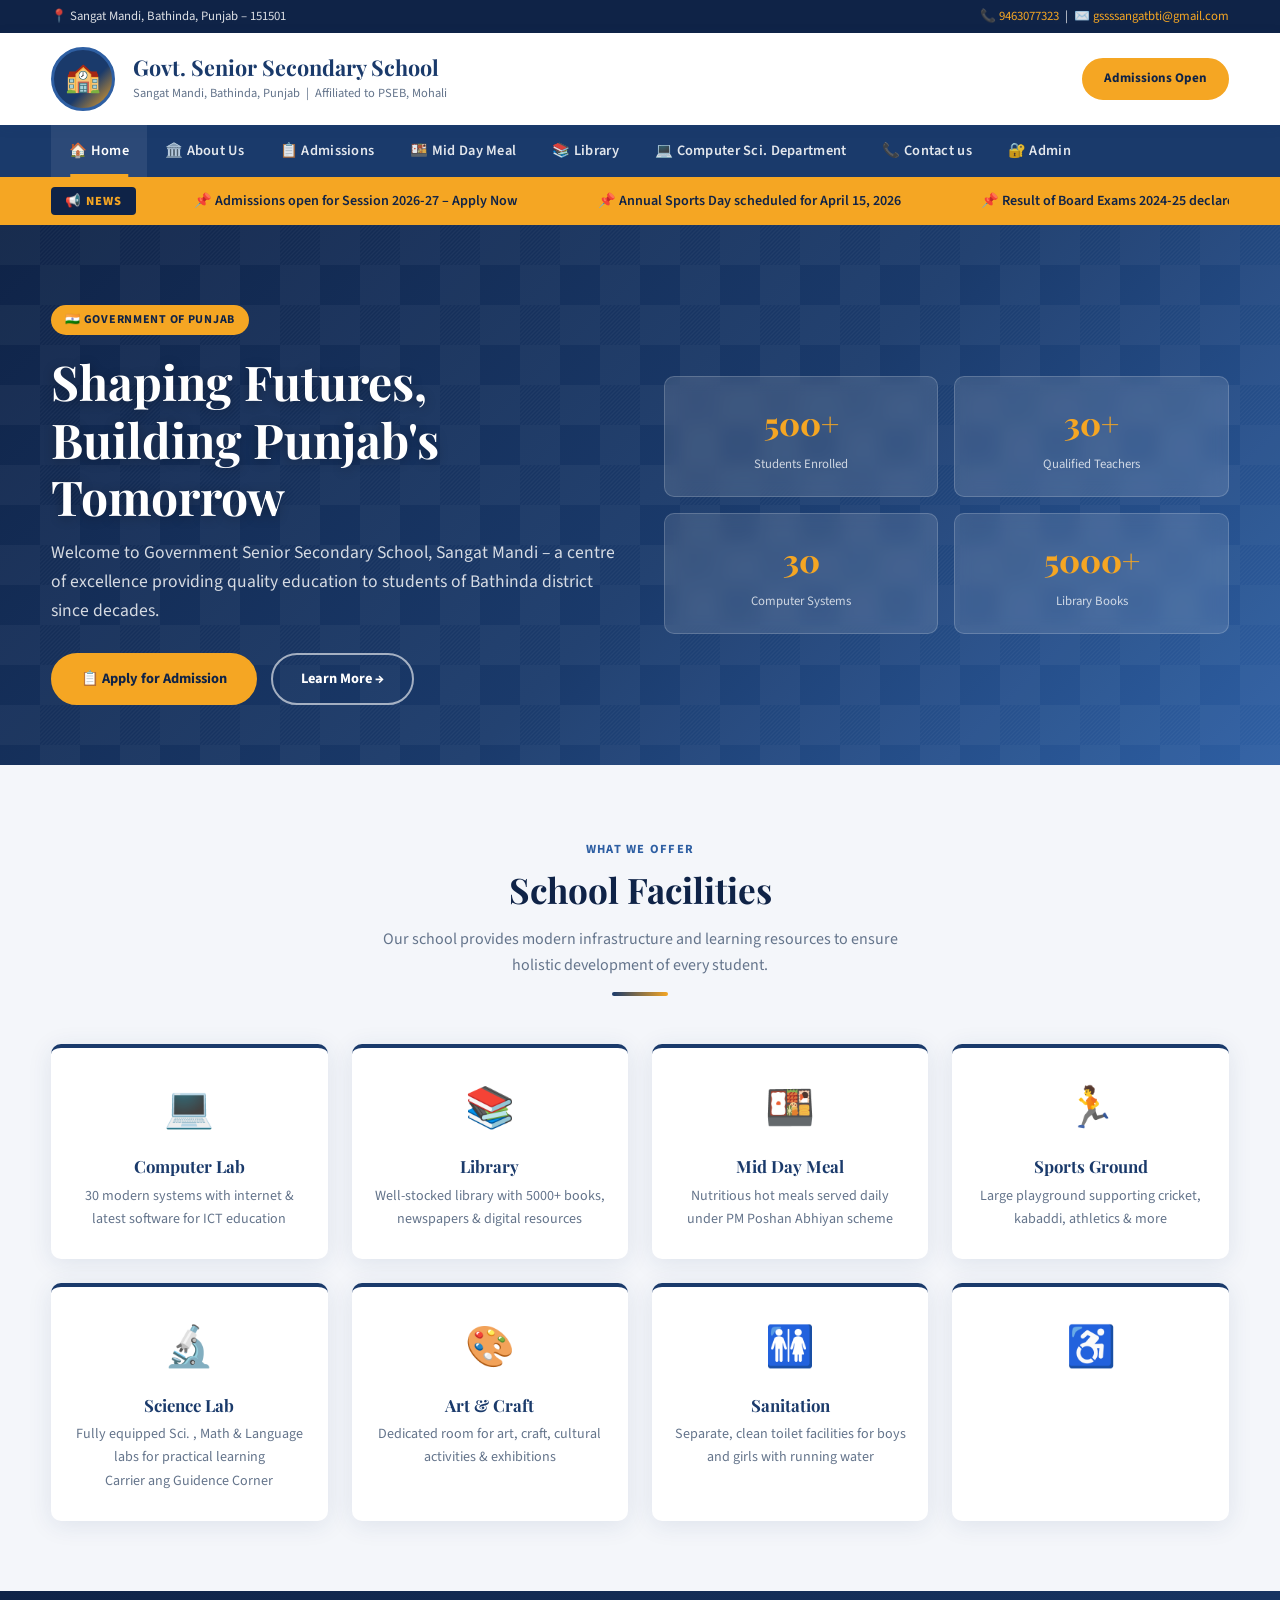
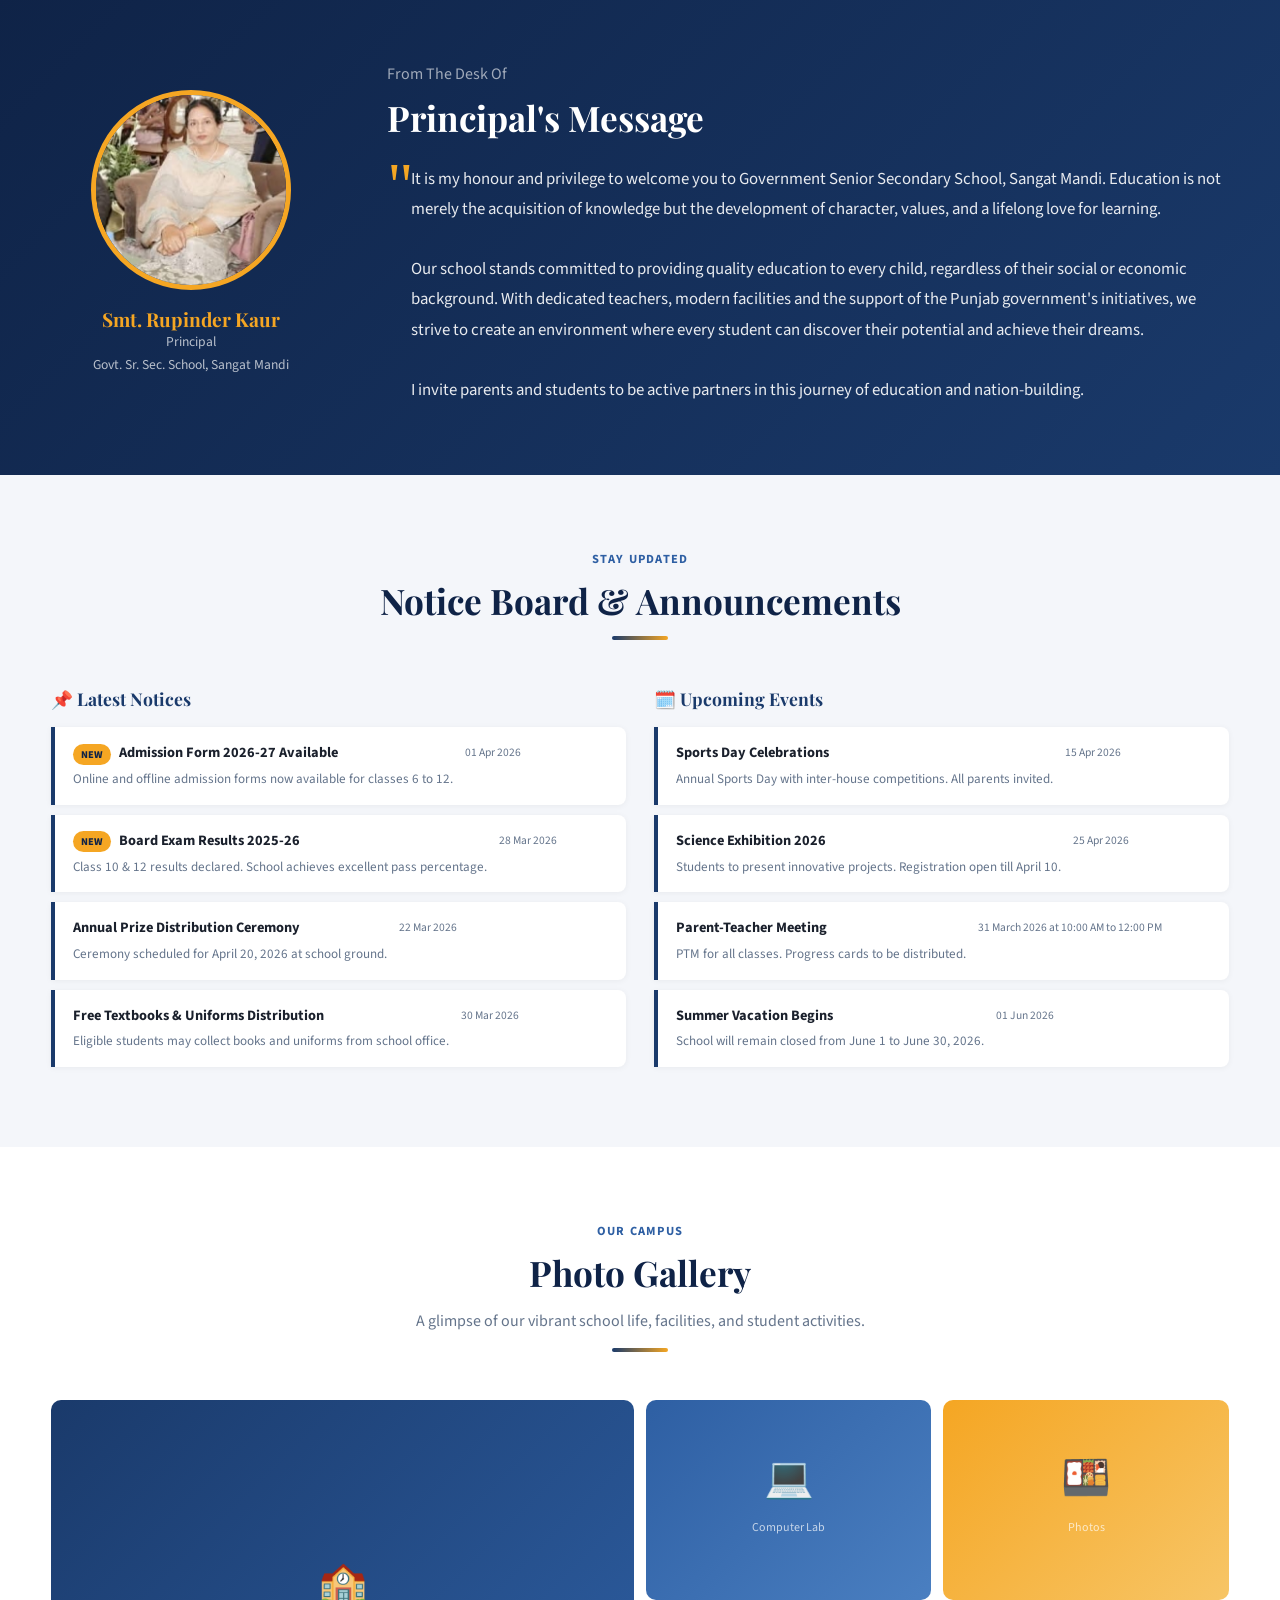
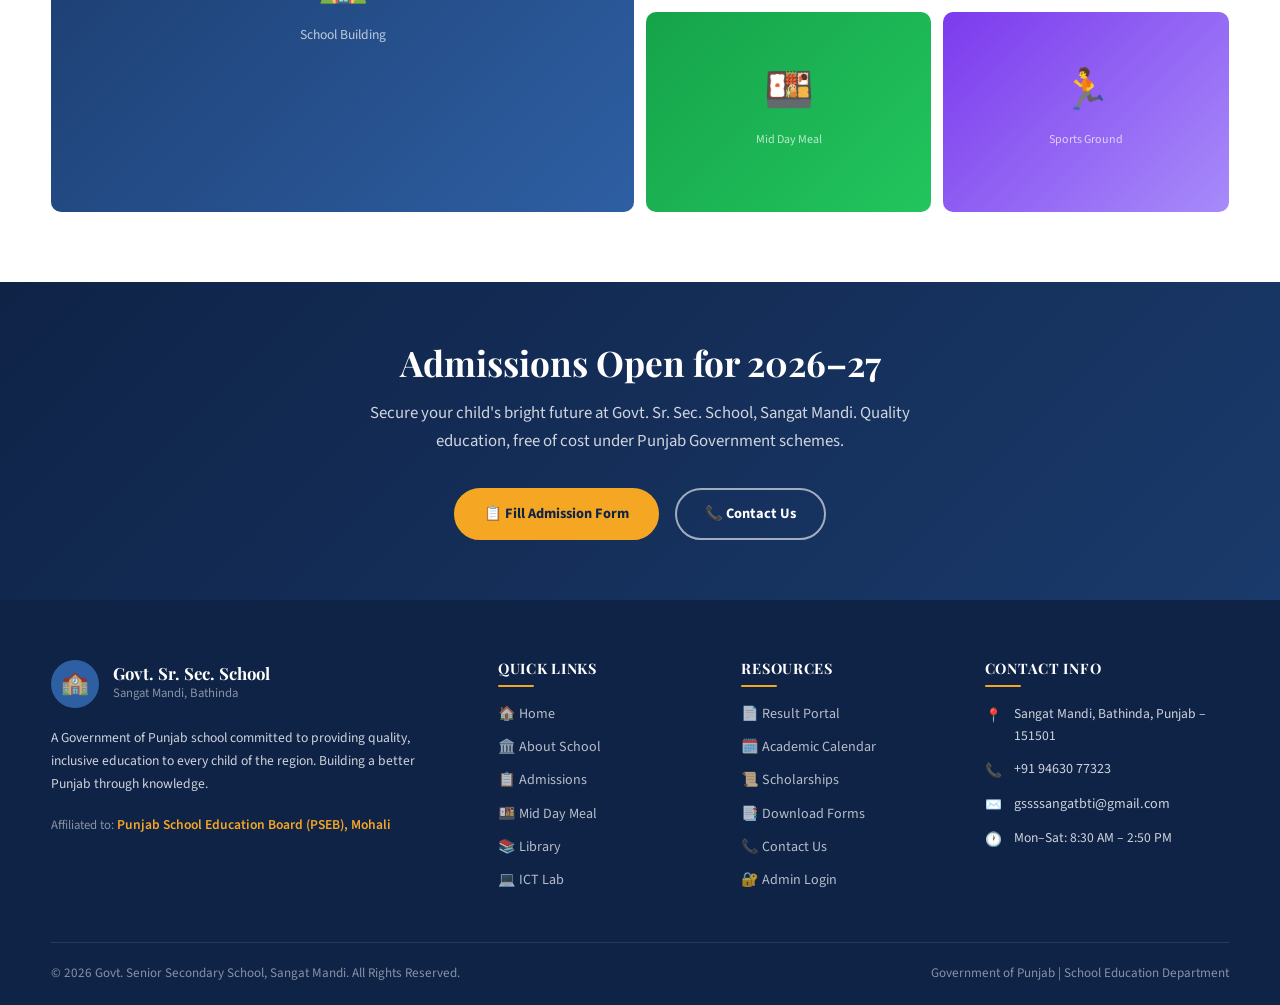
==== index.html @ e6e53c3a "Update index.html" ====
<!DOCTYPE html>
<html lang="en">
<head>
  <meta charset="UTF-8">
  <meta name="viewport" content="width=device-width, initial-scale=1.0">
  <title>Government Senior Secondary School – Sangat Mandi, Bathinda</title>
  <link rel="preconnect" href="https://fonts.googleapis.com">
  <link rel="preconnect" href="https://fonts.gstatic.com" crossorigin>
  <link href="https://fonts.googleapis.com/css2?family=Playfair+Display:wght@600;700;800&family=Source+Sans+3:wght@400;600;700&display=swap" rel="stylesheet">
  <link rel="stylesheet" href="style.css">
</head>
<body>

<!-- TOP BAR -->
<div class="top-bar">
  <div class="container">
    <span>📍 Sangat Mandi, Bathinda, Punjab – 151501</span>
    <span>📞 <a href="tel:9463077323">9463077323</a> &nbsp;|&nbsp; ✉️ <a href="mailto:gssssangatbti@gmail.com">gssssangatbti@gmail.com</a></span>
  </div>
</div>

<!-- HEADER -->
<header>
  <div class="container">
    <div class="header-inner">
      <div class="logo-emblem">🏫</div>
      <div class="school-name">
        <h1>Govt. Senior Secondary School</h1>
        <p>Sangat Mandi, Bathinda, Punjab &nbsp;|&nbsp; Affiliated to PSEB, Mohali</p>
      </div>
      <div class="header-right">
        <a href="admission.html" class="btn btn-primary btn-sm" style="display:none; display:flex;">Admissions Open</a>
        <button class="hamburger" id="hamburger" aria-label="Menu">
          <span></span><span></span><span></span>
        </button>
      </div>
    </div>
  </div>
</header>

<!-- NAVIGATION -->
<nav id="mainNav">
  <div class="container">
    <ul class="nav-list">
      <li><a href="index.html">🏠 Home</a></li>
      <li><a href="about.html">🏛️ About Us</a></li>
      <li><a href="admission.html">📋 Admissions</a></li>
      <li><a href="middaymeal.html">🍱 Mid Day Meal</a></li>
      <li><a href="library.html">📚 Library</a></li>
      <li><a href="ict.html">💻 Computer Sci. Department </a></li>
      <li><a href="contact.html">📞 Contact us </a></li>
      <li><a href="admin.html">🔐 Admin</a></li>
    </ul>
  </div>
</nav>

<!-- ANNOUNCEMENT TICKER -->
<div class="announcement-bar">
  <div class="container">
    <div class="ticker-wrapper">
      <span class="ticker-label">📢 News</span>
      <div class="ticker-scroll">
        <ul>
          <li>Admissions open for Session 2026-27 – Apply Now</li>
          <li>Annual Sports Day scheduled for April 15, 2026</li>
          <li>Result of Board Exams 2024-25 declared – Congratulations to all students</li>
          <li>Free uniform and books distribution started</li>
          <li>Mid Day Meal scheme benefits over 200 students daily</li>
          <li>New Computer Lab with 20 systems inaugurated</li>
          <li>Admissions open for Session 2026-27 – Apply Now</li>
          <li>Annual Sports Day scheduled for April 15, 2026</li>
          <li>Result of Board Exams 2025-26 declared – Congratulations to all students</li>
          <li>Free uniform and books distribution started</li>
          <li>Mid Day Meal scheme benefits over 200 students daily</li>
          <li>New Computer Lab with 20 systems inaugurated</li>
        </ul>
      </div>
    </div>
  </div>
</div>

<!-- ==================== HERO ==================== -->
<section class="hero">
  <div class="container">
    <div class="hero-content">
      <div class="hero-text">
        <span class="badge">🇮🇳 Government of Punjab</span>
        <h1>Shaping Futures, Building Punjab's Tomorrow</h1>
        <p>Welcome to Government Senior Secondary School, Sangat Mandi – a centre of excellence providing quality education to students of Bathinda district since decades.</p>
        <div class="hero-btns">
          <a href="admission.html" class="btn btn-primary">📋 Apply for Admission</a>
          <a href="about.html" class="btn btn-outline">Learn More →</a>
        </div>
      </div>
      <div class="hero-stats">
        <div class="stat-card">
          <span class="stat-num" data-count="500" data-suffix="+">400+</span>
          <span class="stat-label">Students Enrolled</span>
        </div>
        <div class="stat-card">
          <span class="stat-num" data-count="30" data-suffix="+">35+</span>
          <span class="stat-label">Qualified Teachers</span>
        </div>
        <div class="stat-card">
          <span class="stat-num" data-count="30">30</span>
          <span class="stat-label">Computer Systems</span>
        </div>
        <div class="stat-card">
          <span class="stat-num" data-count="5000" data-suffix="+">5000+</span>
          <span class="stat-label">Library Books</span>
        </div>
      </div>
    </div>
  </div>
</section>

<!-- FACILITIES -->
<section class="facilities">
  <div class="container">
    <div class="section-header">
      <span class="section-tag">What We Offer</span>
      <h2>School Facilities</h2>
      <p>Our school provides modern infrastructure and learning resources to ensure holistic development of every student.</p>
      <div class="divider"></div>
    </div>
    <div class="grid-4">
      <div class="facility-card">
        <div class="facility-icon">💻</div>
        <h3>Computer Lab</h3>
        <p>30 modern systems with internet & latest software for ICT education</p>
      </div>
      <div class="facility-card">
        <div class="facility-icon">📚</div>
        <h3>Library</h3>
        <p>Well-stocked library with 5000+ books, newspapers & digital resources</p>
      </div>
      <div class="facility-card">
        <div class="facility-icon">🍱</div>
        <h3>Mid Day Meal</h3>
        <p>Nutritious hot meals served daily under PM Poshan Abhiyan scheme</p>
      </div>
      <div class="facility-card">
        <div class="facility-icon">🏃</div>
        <h3>Sports Ground</h3>
        <p>Large playground supporting cricket, kabaddi, athletics & more</p>
      </div>
      <div class="facility-card">
        <div class="facility-icon">🔬</div>
        <h3>Science Lab</h3>
        <p>Fully equipped Sci. , Math & Language labs for practical learning</p>
      <p> Carrier ang Guidence Corner </p>
      </div>
      <div class="facility-card">
        <div class="facility-icon">🎨</div>
        <h3>Art & Craft</h3>
        <p>Dedicated room for art, craft, cultural activities & exhibitions</p>
      </div>
      <div class="facility-card">
        <div class="facility-icon">🚻</div>
        <h3>Sanitation</h3>
        <p>Separate, clean toilet facilities for boys and girls with running water</p>
      </div>
      <div class="facility-card">
        <div class="facility-icon">♿</div>
        
      </div>
    </div>
  </div>
</section>

<!-- PRINCIPAL MESSAGE -->
<section class="principal-section">
  <div class="container">
    <div class="principal-inner">
      <div class="principal-photo-wrap">
        <div class="principal-photo"><img src="image/rupinder.jpg.jpg" width="300"></div>
        <h3>Smt. Rupinder Kaur</h3>
        <p>Principal<br>Govt. Sr. Sec. School, Sangat Mandi</p>
      </div>
      <div class="principal-message">
        <span class="section-tag" style="color:rgba(255,255,255,0.6); display:block; margin-bottom:10px;">From The Desk Of</span>
        <h2 style="color:white; margin-bottom:24px;">Principal's Message</h2>
        <blockquote>
          It is my honour and privilege to welcome you to Government Senior Secondary School, Sangat Mandi. Education is not merely the acquisition of knowledge but the development of character, values, and a lifelong love for learning.
          <br><br>
          Our school stands committed to providing quality education to every child, regardless of their social or economic background. With dedicated teachers, modern facilities and the support of the Punjab government's initiatives, we strive to create an environment where every student can discover their potential and achieve their dreams.
          <br><br>
          I invite parents and students to be active partners in this journey of education and nation-building.
        </blockquote>
      </div>
    </div>
  </div>
</section>

<!-- NOTICE BOARD -->
<section class="notice-board">
  <div class="container">
    <div class="section-header">
      <span class="section-tag">Stay Updated</span>
      <h2>Notice Board & Announcements</h2>
      <div class="divider"></div>
    </div>
    <div class="notices-grid">
      <div>
        <h3 style="color:var(--primary); margin-bottom:18px; font-size:1.1rem;">📌 Latest Notices</h3>
        <ul class="notice-list">
          <li> 
            <div>
              <div style="display:flex;gap:8px;align-items:center;margin-bottom:4px;">
                <span class="notice-new">New</span>
                <strong>Admission Form 2026-27 Available</strong>
              </div>
              <p style="margin:0;font-size:0.82rem;color:var(--text-muted);">Online and offline admission forms now available for classes 6 to 12.</p>
            </div>
            <span class="notice-date">01 Apr 2026</span>
          </li>
          <li>
            <div>
              <div style="display:flex;gap:8px;align-items:center;margin-bottom:4px;">
                <span class="notice-new">New</span>
                <strong>Board Exam Results 2025-26</strong>
              </div>
              <p style="margin:0;font-size:0.82rem;color:var(--text-muted);">Class 10 & 12 results declared. School achieves excellent pass percentage.</p>
            </div>
            <span class="notice-date">28 Mar 2026</span>
          </li>
          <li>
            <div><strong>Annual Prize Distribution Ceremony</strong>
            <p style="margin:4px 0 0;font-size:0.82rem;color:var(--text-muted);">Ceremony scheduled for April 20, 2026 at school ground.</p></div>
            <span class="notice-date">22 Mar 2026</span>
          </li>
          <li>
            <div><strong>Free Textbooks & Uniforms Distribution</strong>
            <p style="margin:4px 0 0;font-size:0.82rem;color:var(--text-muted);">Eligible students may collect books and uniforms from school office.</p></div>
            <span class="notice-date">30 Mar 2026</span>
          </li>
        </ul>
      </div>
      <div>
        <h3 style="color:var(--primary); margin-bottom:18px; font-size:1.1rem;">🗓️ Upcoming Events</h3>
        <ul class="notice-list">
          <li>
            <div><strong>Sports Day Celebrations</strong>
            <p style="margin:4px 0 0;font-size:0.82rem;color:var(--text-muted);">Annual Sports Day with inter-house competitions. All parents invited.</p></div>
            <span class="notice-date">15 Apr 2026</span>
          </li>
          <li>
            <div><strong>Science Exhibition 2026</strong>
            <p style="margin:4px 0 0;font-size:0.82rem;color:var(--text-muted);">Students to present innovative projects. Registration open till April 10.</p></div>
            <span class="notice-date">25 Apr 2026</span>
          </li>
          <li>
            <div><strong>Parent-Teacher Meeting</strong>
            <p style="margin:4px 0 0;font-size:0.82rem;color:var(--text-muted);">PTM for all classes. Progress cards to be distributed.</p></div>
            <span class="notice-date"> 31 March 2026 at 10:00 AM to 12:00 PM</span>
          </li>
          <li>
            <div><strong>Summer Vacation Begins</strong>
            <p style="margin:4px 0 0;font-size:0.82rem;color:var(--text-muted);">School will remain closed from June 1 to June 30, 2026.</p></div>
            <span class="notice-date">01 Jun 2026</span>
          </li>
        </ul>
      </div>
    </div>
  </div>
</section>

<!-- GALLERY -->
<section>
  <div class="container">
    <div class="section-header">
      <span class="section-tag">Our Campus</span>
      <h2>Photo Gallery</h2>
      <p>A glimpse of our vibrant school life, facilities, and student activities.</p>
      <div class="divider"></div>
    </div>
    <div class="gallery-grid">
      <div class="gallery-item">
        <div class="gallery-placeholder">
          🏫
          <p style="font-size:0.85rem;margin-top:8px;color:rgba(255,255,255,0.7);">School Building</p>
        </div>
        <div class="gallery-label"> < img src="image/school.jpg" alt="school"></div>
      </div>
      <div class="gallery-item">
        <div class="gallery-placeholder">💻<p style="font-size:0.75rem;margin-top:6px;color:rgba(255,255,255,0.7);">Computer Lab</p></div>
        <div class="gallery-label">Modern Computer Laboratory</div>
      </div>
      <div class="gallery-item">
            <div class="gallery-placeholder">🍱<p style="font-size:0.75rem;margin-top:6px;color:rgba(255,255,255,0.7);">Photos</p></div>
        <div class="gallery-label"><img src="image/party.jpg" alt="Party"></div>
    </div>
  <div class="gallery-item">
        <div class="gallery-placeholder">🍱<p style="font-size:0.75rem;margin-top:6px;color:rgba(255,255,255,0.7);">Mid Day Meal</p></div>
        <div class="gallery-label">Mid Day Meal Service</div>
      </div>
      <div class="gallery-item">
        <div class="gallery-placeholder">🏃<p style="font-size:0.75rem;margin-top:6px;color:rgba(255,255,255,0.7);">Sports Ground</p></div>
        <div class="gallery-label">Annual Sports Day</div>
      </div>
    </div>
  </div>
</section>

<!-- ADMISSION CTA -->
<section style="background: linear-gradient(135deg, var(--primary-dark), var(--primary)); color:white; padding:60px 0; text-align:center;">
  <div class="container">
    <h2 style="color:white;margin-bottom:16px;">Admissions Open for 2026–27</h2>
    <p style="color:rgba(255,255,255,0.8);max-width:540px;margin:0 auto 32px;font-size:1.05rem;">
      Secure your child's bright future at Govt. Sr. Sec. School, Sangat Mandi. Quality education, free of cost under Punjab Government schemes.
    </p>
    <div style="display:flex;gap:16px;justify-content:center;flex-wrap:wrap;">
      <a href="admission.html" class="btn btn-primary">📋 Fill Admission Form</a>
      <a href="contact.html" class="btn btn-outline">📞 Contact Us</a>
    </div>
  </div>
</section>

<!-- FOOTER -->
<footer>
  <div class="container">
    <div class="footer-main">
      <div class="footer-brand">
        <div class="logo-row">
          <div class="emblem">🏫</div>
          <div>
            <h3>Govt. Sr. Sec. School</h3>
            <p style="font-size:0.8rem;color:rgba(255,255,255,0.5);margin:0;">Sangat Mandi, Bathinda</p>
          </div>
        </div>
        <p>A Government of Punjab school committed to providing quality, inclusive education to every child of the region. Building a better Punjab through knowledge.</p>
        <div style="margin-top:16px;">
          <span style="font-size:0.8rem;color:rgba(255,255,255,0.5);">Affiliated to:</span>
          <span style="font-size:0.85rem;color:var(--accent);font-weight:600;"> Punjab School Education Board (PSEB), Mohali</span>
        </div>
      </div>
      <div class="footer-col">
        <h4>Quick Links</h4>
        <ul>
          <li><a href="index.html">🏠 Home</a></li>
          <li><a href="about.html">🏛️ About School</a></li>
          <li><a href="admission.html">📋 Admissions</a></li>
          <li><a href="middaymeal.html">🍱 Mid Day Meal</a></li>
          <li><a href="library.html">📚 Library</a></li>
          <li><a href="ict.html">💻 ICT Lab</a></li>
        </ul>
      </div>
      <div class="footer-col">
        <h4>Resources</h4>
        <ul>
          <li><a href="#">📄 Result Portal</a></li>
          <li><a href="#">🗓️ Academic Calendar</a></li>
          <li><a href="#">📜 Scholarships</a></li>
          <li><a href="#">📑 Download Forms</a></li>
          <li><a href="contact.html">📞 Contact Us</a></li>
          <li><a href="admin.html">🔐 Admin Login</a></li>
        </ul>
      </div>
      <div class="footer-col">
        <h4>Contact Info</h4>
        <ul class="footer-contact">
          <li>
            <span class="fc-icon">📍</span>
            <span>Sangat Mandi, Bathinda, Punjab – 151501</span>
          </li>
          <li>
            <span class="fc-icon">📞</span>
            <a href="tel:9463077323" style="color:rgba(255,255,255,0.8);">+91 94630 77323</a>
          </li>
          <li>
            <span class="fc-icon">✉️</span>
            <a href="mailto:gssssangatbti@gmail.com" style="color:rgba(255,255,255,0.8);">gssssangatbti@gmail.com</a>
          </li>
          <li>
            <span class="fc-icon">🕐</span>
            <span>Mon–Sat: 8:30 AM – 2:50 PM</span>
          </li>
        </ul>
      </div>
    </div>
    <div class="footer-bottom">
      <span>© 2026 Govt. Senior Secondary School, Sangat Mandi. All Rights Reserved.</span>
      <span>Government of Punjab | School Education Department</span>
    </div>
  </div>
</footer>

<script src="script.js"></script>
</body>
</html>
---- style.css ----
/* ===== CSS VARIABLES ===== */
:root {
  --primary: #1a3a6b;
  --primary-dark: #0f2347;
  --primary-light: #2e5fa3;
  --accent: #f5a623;
  --accent-dark: #d4891a;
  --white: #ffffff;
  --light-grey: #f4f6fa;
  --mid-grey: #e2e8f0;
  --text-dark: #1a202c;
  --text-muted: #64748b;
  --success: #16a34a;
  --danger: #dc2626;
  --border-radius: 10px;
  --shadow: 0 4px 24px rgba(26,58,107,0.10);
  --shadow-lg: 0 8px 40px rgba(26,58,107,0.16);
  --font-heading: 'Playfair Display', Georgia, serif;
  --font-body: 'Source Sans 3', 'Segoe UI', sans-serif;
  --transition: all 0.28s cubic-bezier(0.4,0,0.2,1);
}

/* ===== RESET & BASE ===== */
*, *::before, *::after { box-sizing: border-box; margin: 0; padding: 0; }
html { scroll-behavior: smooth; font-size: 16px; }
body {
  font-family: var(--font-body);
  color: var(--text-dark);
  background: var(--white);
  line-height: 1.65;
  overflow-x: hidden;
}
img { max-width: 100%; display: block; }
a { text-decoration: none; color: inherit; }
ul { list-style: none; }

/* ===== TYPOGRAPHY ===== */
h1,h2,h3,h4,h5 { font-family: var(--font-heading); font-weight: 700; line-height: 1.2; }
h1 { font-size: clamp(2rem, 4vw, 3rem); }
h2 { font-size: clamp(1.6rem, 3vw, 2.2rem); }
h3 { font-size: clamp(1.2rem, 2vw, 1.5rem); }
p { margin-bottom: 1rem; }

/* ===== TOP BAR ===== */
.top-bar {
  background: var(--primary-dark);
  color: rgba(255,255,255,0.85);
  font-size: 0.8rem;
  padding: 6px 0;
}
.top-bar .container {
  display: flex;
  justify-content: space-between;
  align-items: center;
  flex-wrap: wrap;
  gap: 6px;
}
.top-bar a { color: var(--accent); }
.top-bar a:hover { text-decoration: underline; }

/* ===== HEADER ===== */
header {
  background: var(--white);
  box-shadow: 0 2px 12px rgba(26,58,107,0.10);
  position: sticky;
  top: 0;
  z-index: 1000;
}
.header-inner {
  display: flex;
  align-items: center;
  gap: 18px;
  padding: 14px 0;
}
.logo-emblem {
  width: 64px;
  height: 64px;
  flex-shrink: 0;
  border-radius: 50%;
  background: linear-gradient(135deg, var(--primary) 60%, var(--accent) 100%);
  display: flex;
  align-items: center;
  justify-content: center;
  font-size: 1.8rem;
  color: white;
  border: 3px solid var(--primary-light);
}
.school-name h1 {
  font-size: 1.35rem;
  color: var(--primary);
  margin-bottom: 2px;
  line-height: 1.2;
}
.school-name p {
  font-size: 0.78rem;
  color: var(--text-muted);
  margin: 0;
}
.header-right {
  margin-left: auto;
  display: flex;
  align-items: center;
  gap: 16px;
}
.hamburger {
  display: none;
  flex-direction: column;
  gap: 5px;
  cursor: pointer;
  background: none;
  border: none;
  padding: 6px;
}
.hamburger span {
  display: block;
  width: 26px;
  height: 2.5px;
  background: var(--primary);
  border-radius: 2px;
  transition: var(--transition);
}

/* ===== NAVIGATION ===== */
nav {
  background: var(--primary);
}
.nav-list {
  display: flex;
  align-items: center;
  flex-wrap: wrap;
}
.nav-list li a {
  display: block;
  padding: 14px 18px;
  color: rgba(255,255,255,0.88);
  font-size: 0.9rem;
  font-weight: 600;
  letter-spacing: 0.02em;
  transition: var(--transition);
  position: relative;
}
.nav-list li a::after {
  content: '';
  position: absolute;
  bottom: 0; left: 50%;
  width: 0; height: 3px;
  background: var(--accent);
  transition: var(--transition);
  transform: translateX(-50%);
}
.nav-list li a:hover,
.nav-list li a.active {
  color: var(--white);
  background: rgba(255,255,255,0.08);
}
.nav-list li a:hover::after,
.nav-list li a.active::after {
  width: 60%;
}

/* ===== CONTAINER ===== */
.container {
  width: 92%;
  max-width: 1200px;
  margin: 0 auto;
}

/* ===== HERO SECTION ===== */
.hero {
  background: linear-gradient(135deg, var(--primary-dark) 0%, var(--primary) 55%, var(--primary-light) 100%);
  color: var(--white);
  padding: 80px 0 60px;
  position: relative;
  overflow: hidden;
}
.hero::before {
  content: '';
  position: absolute;
  inset: 0;
  background: url("data:image/svg+xml,%3Csvg width='80' height='80' viewBox='0 0 80 80' xmlns='http://www.w3.org/2000/svg'%3E%3Cg fill='none' fill-rule='evenodd'%3E%3Cg fill='%23ffffff' fill-opacity='0.04'%3E%3Cpath d='M0 0h40v40H0V0zm40 40h40v40H40V40zm0-40h2l-2 2V0zm0 4l4-4h2l-6 6V4zm0 4l8-8h2L40 10V8zm0 4L52 0h2L40 14v-2zm0 4L56 0h2L40 18v-2zm0 4L60 0h2L40 22v-2zm0 4L64 0h2L40 26v-2zm0 4L68 0h2L40 30v-2zm0 4L72 0h2L40 34v-2zm0 4L76 0h2L40 38v-2zm0 4L80 0v2L42 40h-2zm4 0L80 4v2L46 40h-2zm4 0L80 8v2L50 40h-2zm4 0L80 12v2L54 40h-2zm4 0L80 16v2L58 40h-2zm4 0L80 20v2L62 40h-2zm4 0L80 24v2L66 40h-2zm4 0L80 28v2L70 40h-2zm4 0L80 32v2L74 40h-2zm4 0L80 36v2L78 40h-2zm4 0L80 40h-2'/%3E%3C/g%3E%3C/g%3E%3C/svg%3E");
}
.hero-content {
  position: relative;
  z-index: 1;
  display: grid;
  grid-template-columns: 1fr 1fr;
  gap: 48px;
  align-items: center;
}
.hero-text .badge {
  display: inline-block;
  background: var(--accent);
  color: var(--primary-dark);
  font-size: 0.75rem;
  font-weight: 700;
  padding: 5px 14px;
  border-radius: 20px;
  letter-spacing: 0.06em;
  text-transform: uppercase;
  margin-bottom: 18px;
}
.hero-text h1 { margin-bottom: 12px; text-shadow: 0 2px 12px rgba(0,0,0,0.3); }
.hero-text p { color: rgba(255,255,255,0.82); font-size: 1.1rem; margin-bottom: 28px; }
.hero-btns { display: flex; gap: 14px; flex-wrap: wrap; }
.hero-stats {
  display: grid;
  grid-template-columns: 1fr 1fr;
  gap: 16px;
}
.stat-card {
  background: rgba(255,255,255,0.12);
  backdrop-filter: blur(8px);
  border: 1px solid rgba(255,255,255,0.18);
  border-radius: var(--border-radius);
  padding: 20px;
  text-align: center;
}
.stat-card .stat-num {
  font-size: 2rem;
  font-weight: 800;
  color: var(--accent);
  font-family: var(--font-heading);
  display: block;
}
.stat-card .stat-label { font-size: 0.8rem; color: rgba(255,255,255,0.75); }

/* ===== BUTTONS ===== */
.btn {
  display: inline-flex;
  align-items: center;
  gap: 8px;
  padding: 12px 28px;
  border-radius: 50px;
  font-size: 0.9rem;
  font-weight: 700;
  cursor: pointer;
  border: 2px solid transparent;
  transition: var(--transition);
  font-family: var(--font-body);
}
.btn-primary {
  background: var(--accent);
  color: var(--primary-dark);
  border-color: var(--accent);
}
.btn-primary:hover {
  background: var(--accent-dark);
  border-color: var(--accent-dark);
  transform: translateY(-2px);
  box-shadow: 0 6px 20px rgba(245,166,35,0.4);
}
.btn-outline {
  background: transparent;
  color: var(--white);
  border-color: rgba(255,255,255,0.6);
}
.btn-outline:hover {
  background: rgba(255,255,255,0.15);
  border-color: var(--white);
  transform: translateY(-2px);
}
.btn-blue {
  background: var(--primary);
  color: var(--white);
  border-color: var(--primary);
}
.btn-blue:hover {
  background: var(--primary-dark);
  transform: translateY(-2px);
  box-shadow: var(--shadow);
}
.btn-sm { padding: 8px 20px; font-size: 0.82rem; }

/* ===== SECTION STYLES ===== */
section { padding: 70px 0; }
.section-header { text-align: center; margin-bottom: 48px; }
.section-header .section-tag {
  display: inline-block;
  color: var(--primary-light);
  font-size: 0.78rem;
  font-weight: 700;
  letter-spacing: 0.1em;
  text-transform: uppercase;
  margin-bottom: 10px;
}
.section-header h2 { color: var(--primary-dark); margin-bottom: 14px; }
.section-header p { color: var(--text-muted); max-width: 560px; margin: 0 auto; }
.divider {
  width: 56px;
  height: 4px;
  background: linear-gradient(to right, var(--primary), var(--accent));
  border-radius: 2px;
  margin: 14px auto 0;
}

/* ===== ANNOUNCEMENT TICKER ===== */
.announcement-bar {
  background: var(--accent);
  color: var(--primary-dark);
  padding: 10px 0;
  overflow: hidden;
}
.announcement-bar .ticker-label {
  font-weight: 800;
  font-size: 0.78rem;
  text-transform: uppercase;
  letter-spacing: 0.08em;
  background: var(--primary-dark);
  color: var(--accent);
  padding: 4px 14px;
  border-radius: 4px;
  flex-shrink: 0;
}
.ticker-wrapper {
  display: flex;
  align-items: center;
  gap: 18px;
}
.ticker-scroll {
  overflow: hidden;
  flex: 1;
}
.ticker-scroll ul {
  display: flex;
  animation: tickerScroll 28s linear infinite;
  white-space: nowrap;
}
.ticker-scroll li {
  padding: 0 40px;
  font-weight: 600;
  font-size: 0.88rem;
}
.ticker-scroll li::before { content: '📌 '; }
@keyframes tickerScroll {
  0% { transform: translateX(0); }
  100% { transform: translateX(-50%); }
}

/* ===== CARDS ===== */
.card {
  background: var(--white);
  border-radius: var(--border-radius);
  box-shadow: var(--shadow);
  overflow: hidden;
  transition: var(--transition);
}
.card:hover {
  transform: translateY(-5px);
  box-shadow: var(--shadow-lg);
}
.card-body { padding: 24px; }
.card-icon {
  width: 56px;
  height: 56px;
  border-radius: 12px;
  background: linear-gradient(135deg, var(--primary), var(--primary-light));
  display: flex;
  align-items: center;
  justify-content: center;
  font-size: 1.5rem;
  margin-bottom: 16px;
}

/* ===== GRID LAYOUTS ===== */
.grid-2 { display: grid; grid-template-columns: repeat(2, 1fr); gap: 28px; }
.grid-3 { display: grid; grid-template-columns: repeat(3, 1fr); gap: 28px; }
.grid-4 { display: grid; grid-template-columns: repeat(4, 1fr); gap: 24px; }

/* ===== FACILITIES SECTION ===== */
.facilities { background: var(--light-grey); }
.facility-card {
  background: var(--white);
  border-radius: var(--border-radius);
  padding: 28px 22px;
  text-align: center;
  box-shadow: var(--shadow);
  transition: var(--transition);
  border-top: 4px solid var(--primary);
}
.facility-card:hover {
  transform: translateY(-6px);
  box-shadow: var(--shadow-lg);
  border-top-color: var(--accent);
}
.facility-icon { font-size: 2.5rem; margin-bottom: 14px; }
.facility-card h3 { color: var(--primary); margin-bottom: 8px; font-size: 1.05rem; }
.facility-card p { font-size: 0.88rem; color: var(--text-muted); margin: 0; }

/* ===== PRINCIPAL MESSAGE ===== */
.principal-section {
  background: linear-gradient(135deg, var(--primary-dark) 0%, var(--primary) 100%);
  color: var(--white);
}
.principal-inner {
  display: grid;
  grid-template-columns: 280px 1fr;
  gap: 56px;
  align-items: center;
}
.principal-photo-wrap {
  text-align: center;
}
.principal-photo {
  width: 200px;
  height: 200px;
  border-radius: 50%;
  background: linear-gradient(135deg, rgba(255,255,255,0.2), rgba(255,255,255,0.05));
  border: 5px solid var(--accent);
  margin: 0 auto 18px;
  display: flex;
  align-items: center;
  justify-content: center;
  font-size: 5rem;
  overflow: hidden;
}
.principal-photo-wrap h3 { font-size: 1.2rem; color: var(--accent); }
.principal-photo-wrap p { font-size: 0.85rem; color: rgba(255,255,255,0.7); margin: 0; }
.principal-message blockquote {
  font-size: 1.05rem;
  line-height: 1.8;
  color: rgba(255,255,255,0.9);
  position: relative;
  padding-left: 24px;
}
.principal-message blockquote::before {
  content: '"';
  position: absolute;
  left: 0;
  top: -10px;
  font-size: 4rem;
  color: var(--accent);
  font-family: Georgia, serif;
  line-height: 1;
}

/* ===== NOTICE BOARD ===== */
.notice-board { background: var(--light-grey); }
.notices-grid { display: grid; grid-template-columns: 1fr 1fr; gap: 28px; }
.notice-list { list-style: none; }
.notice-list li {
  padding: 14px 18px;
  background: var(--white);
  border-left: 4px solid var(--primary);
  border-radius: 0 8px 8px 0;
  margin-bottom: 10px;
  display: flex;
  gap: 12px;
  align-items: flex-start;
  font-size: 0.9rem;
  box-shadow: 0 1px 6px rgba(0,0,0,0.05);
  transition: var(--transition);
}
.notice-list li:hover { border-left-color: var(--accent); transform: translateX(4px); }
.notice-list li .notice-date {
  font-size: 0.72rem;
  color: var(--text-muted);
  white-space: nowrap;
  margin-top: 2px;
}
.notice-new {
  background: var(--accent);
  color: var(--primary-dark);
  font-size: 0.65rem;
  font-weight: 800;
  padding: 2px 8px;
  border-radius: 20px;
  text-transform: uppercase;
  flex-shrink: 0;
  margin-top: 2px;
}

/* ===== IMAGE GALLERY ===== */
.gallery-grid {
  display: grid;
  grid-template-columns: repeat(4, 1fr);
  grid-template-rows: repeat(2, 200px);
  gap: 12px;
}
.gallery-item {
  border-radius: 10px;
  overflow: hidden;
  position: relative;
  cursor: pointer;
}
.gallery-item:first-child {
  grid-column: span 2;
  grid-row: span 2;
}
.gallery-placeholder {
  width: 100%;
  height: 100%;
  display: flex;
  flex-direction: column;
  align-items: center;
  justify-content: center;
  font-size: 2.5rem;
  transition: var(--transition);
}
.gallery-item:nth-child(1) .gallery-placeholder { background: linear-gradient(135deg, #1a3a6b, #2e5fa3); color: white; }
.gallery-item:nth-child(2) .gallery-placeholder { background: linear-gradient(135deg, #2e5fa3, #4a7fc1); color: white; }
.gallery-item:nth-child(3) .gallery-placeholder { background: linear-gradient(135deg, #f5a623, #f7c566); color: #1a3a6b; }
.gallery-item:nth-child(4) .gallery-placeholder { background: linear-gradient(135deg, #16a34a, #22c55e); color: white; }
.gallery-item:nth-child(5) .gallery-placeholder { background: linear-gradient(135deg, #7c3aed, #a78bfa); color: white; }
.gallery-label {
  position: absolute;
  bottom: 0; left: 0; right: 0;
  background: linear-gradient(transparent, rgba(0,0,0,0.7));
  color: white;
  padding: 20px 14px 10px;
  font-size: 0.82rem;
  font-weight: 600;
  transform: translateY(100%);
  transition: var(--transition);
}
.gallery-item:hover .gallery-label { transform: translateY(0); }
.gallery-item:hover .gallery-placeholder { transform: scale(1.05); }

/* ===== ABOUT PAGE ===== */
.page-hero {
  background: linear-gradient(135deg, var(--primary-dark), var(--primary));
  color: white;
  padding: 60px 0;
  text-align: center;
}
.page-hero h1 { margin-bottom: 10px; }
.page-hero p { color: rgba(255,255,255,0.8); font-size: 1.05rem; }
.breadcrumb {
  display: flex;
  justify-content: center;
  gap: 8px;
  font-size: 0.82rem;
  color: rgba(255,255,255,0.6);
  margin-top: 12px;
}
.breadcrumb a { color: var(--accent); }
.breadcrumb span { color: rgba(255,255,255,0.4); }

.vision-mission { background: var(--light-grey); }
.vm-grid { display: grid; grid-template-columns: 1fr 1fr; gap: 28px; }
.vm-card {
  background: var(--white);
  border-radius: var(--border-radius);
  padding: 36px 30px;
  box-shadow: var(--shadow);
  border-top: 5px solid;
}
.vm-card.vision { border-color: var(--primary); }
.vm-card.mission { border-color: var(--accent); }
.vm-card .vm-icon { font-size: 2.5rem; margin-bottom: 16px; }
.vm-card h3 { color: var(--primary); margin-bottom: 14px; font-size: 1.4rem; }
.vm-card ul { padding-left: 18px; }
.vm-card ul li { color: var(--text-muted); margin-bottom: 8px; font-size: 0.92rem; list-style: disc; }

.staff-section { background: var(--white); }
.staff-grid { display: grid; grid-template-columns: repeat(3, 1fr); gap: 28px; }
.staff-card {
  background: var(--white);
  border-radius: var(--border-radius);
  box-shadow: var(--shadow);
  overflow: hidden;
  text-align: center;
  transition: var(--transition);
}
.staff-card:hover { transform: translateY(-6px); box-shadow: var(--shadow-lg); }
.staff-photo {
  height: 160px;
  display: flex;
  align-items: center;
  justify-content: center;
  font-size: 4rem;
  background: linear-gradient(135deg, var(--primary), var(--primary-light));
}
.staff-info { padding: 20px; }
.staff-info h3 { color: var(--primary); font-size: 1.05rem; margin-bottom: 4px; }
.staff-info .designation {
  color: var(--accent-dark);
  font-size: 0.82rem;
  font-weight: 700;
  text-transform: uppercase;
  letter-spacing: 0.05em;
  margin-bottom: 8px;
  display: block;
}
.staff-info p { font-size: 0.85rem; color: var(--text-muted); margin: 0; }
.staff-badge {
  display: inline-block;
  background: var(--light-grey);
  color: var(--primary);
  font-size: 0.75rem;
  padding: 3px 10px;
  border-radius: 20px;
  margin-top: 8px;
  font-weight: 600;
}

/* ===== ADMISSION FORM ===== */
.form-section { background: var(--light-grey); }
.form-container {
  max-width: 780px;
  margin: 0 auto;
  background: var(--white);
  border-radius: 16px;
  box-shadow: var(--shadow-lg);
  padding: 48px 44px;
}
.form-title {
  background: linear-gradient(135deg, var(--primary), var(--primary-light));
  color: white;
  margin: -48px -44px 36px;
  padding: 28px 44px;
  border-radius: 16px 16px 0 0;
}
.form-title h2 { color: white; margin-bottom: 6px; }
.form-title p { color: rgba(255,255,255,0.8); margin: 0; font-size: 0.9rem; }
.form-grid { display: grid; grid-template-columns: 1fr 1fr; gap: 20px; }
.form-group { display: flex; flex-direction: column; }
.form-group.full-width { grid-column: 1 / -1; }
.form-group label {
  font-size: 0.85rem;
  font-weight: 700;
  color: var(--primary-dark);
  margin-bottom: 8px;
  display: flex;
  gap: 4px;
  align-items: center;
}
.form-group label .required { color: var(--danger); }
.form-control {
  padding: 12px 16px;
  border: 2px solid var(--mid-grey);
  border-radius: 8px;
  font-size: 0.9rem;
  font-family: var(--font-body);
  color: var(--text-dark);
  transition: var(--transition);
  background: var(--white);
}
.form-control:focus {
  outline: none;
  border-color: var(--primary-light);
  box-shadow: 0 0 0 4px rgba(46,95,163,0.12);
}
.form-control::placeholder { color: #adb5bd; }
.upload-box {
  border: 2px dashed var(--mid-grey);
  border-radius: 8px;
  padding: 28px;
  text-align: center;
  cursor: pointer;
  transition: var(--transition);
}
.upload-box:hover { border-color: var(--primary-light); background: var(--light-grey); }
.upload-box .upload-icon { font-size: 2.5rem; margin-bottom: 10px; }
.upload-box p { margin: 0; font-size: 0.85rem; color: var(--text-muted); }
.upload-box input[type="file"] { display: none; }
.form-note {
  background: #eff6ff;
  border-left: 4px solid var(--primary-light);
  padding: 14px 18px;
  border-radius: 0 8px 8px 0;
  font-size: 0.85rem;
  color: var(--primary);
  margin-top: 10px;
}
.form-actions { margin-top: 28px; display: flex; gap: 14px; justify-content: flex-end; }
.success-msg {
  display: none;
  background: #f0fdf4;
  border: 2px solid #16a34a;
  border-radius: 10px;
  padding: 24px;
  text-align: center;
  margin-top: 20px;
}
.success-msg .success-icon { font-size: 3rem; margin-bottom: 12px; }
.success-msg h3 { color: var(--success); margin-bottom: 8px; }
.success-msg p { color: var(--text-muted); margin: 0; font-size: 0.9rem; }

/* ===== CONTACT PAGE ===== */
.contact-grid {
  display: grid;
  grid-template-columns: 1fr 1.4fr;
  gap: 40px;
  align-items: start;
}
.contact-info-card {
  background: linear-gradient(135deg, var(--primary-dark), var(--primary));
  color: white;
  border-radius: 16px;
  padding: 40px 36px;
}
.contact-info-card h2 { color: white; margin-bottom: 28px; }
.contact-detail {
  display: flex;
  gap: 16px;
  margin-bottom: 24px;
  align-items: flex-start;
}
.contact-icon {
  width: 46px;
  height: 46px;
  border-radius: 10px;
  background: rgba(255,255,255,0.15);
  display: flex;
  align-items: center;
  justify-content: center;
  font-size: 1.2rem;
  flex-shrink: 0;
}
.contact-detail h4 { font-size: 0.8rem; color: rgba(255,255,255,0.6); text-transform: uppercase; letter-spacing: 0.08em; margin-bottom: 4px; }
.contact-detail p { margin: 0; font-size: 0.95rem; color: rgba(255,255,255,0.9); }
.map-placeholder {
  background: var(--light-grey);
  border-radius: 12px;
  height: 260px;
  display: flex;
  flex-direction: column;
  align-items: center;
  justify-content: center;
  margin-top: 24px;
  border: 2px dashed var(--mid-grey);
  font-size: 0.9rem;
  color: var(--text-muted);
  gap: 10px;
}
.map-placeholder .map-icon { font-size: 3rem; }
.contact-form-card {
  background: var(--white);
  border-radius: 16px;
  box-shadow: var(--shadow);
  padding: 40px 36px;
}
.contact-form-card h2 { color: var(--primary); margin-bottom: 28px; }

/* ===== MDM / LIBRARY / ICT ===== */
.mdm-header { background: linear-gradient(135deg, #15803d, #16a34a); color: white; padding: 60px 0; }
.mdm-header h1 { color: white; }

.meal-table-wrap {
  overflow-x: auto;
  border-radius: 12px;
  box-shadow: var(--shadow);
}
.meal-table {
  width: 100%;
  border-collapse: collapse;
  background: var(--white);
}
.meal-table thead {
  background: linear-gradient(135deg, var(--primary), var(--primary-light));
  color: white;
}
.meal-table th {
  padding: 16px 18px;
  font-size: 0.88rem;
  font-weight: 700;
  text-align: left;
  letter-spacing: 0.03em;
}
.meal-table td {
  padding: 14px 18px;
  font-size: 0.9rem;
  border-bottom: 1px solid var(--mid-grey);
  color: var(--text-dark);
}
.meal-table tr:last-child td { border-bottom: none; }
.meal-table tr:nth-child(even) td { background: var(--light-grey); }
.meal-table tr:hover td { background: #eff6ff; }
.food-icon { margin-right: 8px; }

.benefits-grid { display: grid; grid-template-columns: repeat(3, 1fr); gap: 24px; margin-top: 48px; }
.benefit-card {
  background: var(--white);
  border-radius: 12px;
  padding: 28px 24px;
  text-align: center;
  box-shadow: var(--shadow);
  border-top: 4px solid var(--success);
}
.benefit-icon { font-size: 2.5rem; margin-bottom: 14px; }
.benefit-card h3 { color: var(--primary); margin-bottom: 8px; font-size: 1rem; }
.benefit-card p { font-size: 0.85rem; color: var(--text-muted); margin: 0; }

/* LIBRARY */
.library-header { background: linear-gradient(135deg, #92400e, #b45309); color: white; padding: 60px 0; }
.library-header h1 { color: white; }
.lib-stats { display: grid; grid-template-columns: repeat(4, 1fr); gap: 20px; margin-bottom: 48px; }
.lib-stat {
  background: linear-gradient(135deg, var(--primary), var(--primary-light));
  color: white;
  border-radius: 12px;
  padding: 28px 20px;
  text-align: center;
}
.lib-stat .num {
  font-size: 2.2rem;
  font-weight: 800;
  color: var(--accent);
  font-family: var(--font-heading);
  display: block;
}
.lib-stat .lbl { font-size: 0.8rem; color: rgba(255,255,255,0.75); }
.resources-grid { display: grid; grid-template-columns: 1fr 1fr; gap: 28px; }
.resource-card {
  background: var(--white);
  border-radius: 12px;
  box-shadow: var(--shadow);
  padding: 28px;
  display: flex;
  gap: 20px;
  align-items: flex-start;
  transition: var(--transition);
}
.resource-card:hover { transform: translateY(-4px); box-shadow: var(--shadow-lg); }
.resource-icon {
  width: 56px;
  height: 56px;
  border-radius: 12px;
  display: flex;
  align-items: center;
  justify-content: center;
  font-size: 1.6rem;
  flex-shrink: 0;
  background: linear-gradient(135deg, var(--primary), var(--primary-light));
}
.resource-text h3 { color: var(--primary); margin-bottom: 8px; font-size: 1.05rem; }
.resource-text p { font-size: 0.88rem; color: var(--text-muted); margin: 0; }

/* ICT */
.ict-header { background: linear-gradient(135deg, #1e1b4b, #3730a3); color: white; padding: 60px 0; }
.ict-header h1 { color: white; }
.ict-features { display: grid; grid-template-columns: repeat(3, 1fr); gap: 24px; }
.ict-feature {
  background: var(--white);
  border-radius: 12px;
  padding: 28px 24px;
  box-shadow: var(--shadow);
  text-align: center;
  border-top: 4px solid var(--primary-light);
  transition: var(--transition);
}
.ict-feature:hover { transform: translateY(-5px); box-shadow: var(--shadow-lg); }
.ict-feature .feat-icon { font-size: 2.5rem; margin-bottom: 14px; }
.ict-feature h3 { color: var(--primary); margin-bottom: 8px; font-size: 1rem; }
.ict-feature p { font-size: 0.85rem; color: var(--text-muted); margin: 0; }
.teachers-section { background: var(--light-grey); }
.teacher-card {
  background: var(--white);
  border-radius: 12px;
  box-shadow: var(--shadow);
  overflow: hidden;
  transition: var(--transition);
}
.teacher-card:hover { transform: translateY(-6px); box-shadow: var(--shadow-lg); }
.teacher-header {
  background: linear-gradient(135deg, #1e1b4b, #3730a3);
  padding: 24px;
  text-align: center;
  color: white;
}
.teacher-avatar {
  width: 80px; height: 80px;
  border-radius: 50%;
  background: rgba(255,255,255,0.15);
  display: flex;
  align-items: center;
  justify-content: center;
  font-size: 2.5rem;
  margin: 0 auto 12px;
  border: 3px solid rgba(255,255,255,0.3);
}
.teacher-header h3 { color: white; font-size: 1.05rem; margin-bottom: 4px; }
.teacher-header span { font-size: 0.78rem; color: rgba(255,255,255,0.7); }
.teacher-body { padding: 20px; }
.teacher-detail {
  display: flex;
  gap: 10px;
  align-items: center;
  padding: 8px 0;
  border-bottom: 1px solid var(--mid-grey);
  font-size: 0.85rem;
}
.teacher-detail:last-child { border-bottom: none; }
.teacher-detail .td-label { color: var(--text-muted); width: 100px; flex-shrink: 0; }
.teacher-detail .td-val { font-weight: 600; color: var(--primary-dark); }

/* ===== ADMIN ===== */
.admin-login-wrap {
  min-height: 100vh;
  display: flex;
  align-items: center;
  justify-content: center;
  background: linear-gradient(135deg, var(--primary-dark), var(--primary));
  padding: 40px 16px;
}
.admin-login-box {
  background: white;
  border-radius: 20px;
  padding: 48px 44px;
  width: 100%;
  max-width: 420px;
  box-shadow: 0 20px 60px rgba(0,0,0,0.3);
}
.admin-logo { text-align: center; margin-bottom: 32px; }
.admin-logo .emblem { font-size: 3.5rem; margin-bottom: 12px; }
.admin-logo h2 { color: var(--primary); font-size: 1.4rem; margin-bottom: 4px; }
.admin-logo p { color: var(--text-muted); font-size: 0.85rem; margin: 0; }
.admin-dashboard { padding: 30px 0; background: var(--light-grey); min-height: 80vh; }
.dashboard-grid { display: grid; grid-template-columns: repeat(4, 1fr); gap: 20px; margin-bottom: 36px; }
.dash-stat {
  background: var(--white);
  border-radius: 12px;
  padding: 24px;
  box-shadow: var(--shadow);
  border-left: 5px solid var(--primary);
  display: flex;
  gap: 16px;
  align-items: center;
}
.dash-stat.green { border-left-color: #16a34a; }
.dash-stat.amber { border-left-color: var(--accent); }
.dash-stat.red { border-left-color: #dc2626; }
.dash-icon { font-size: 2rem; }
.dash-info .num { font-size: 1.8rem; font-weight: 800; color: var(--primary-dark); font-family: var(--font-heading); }
.dash-info .lbl { font-size: 0.78rem; color: var(--text-muted); }
.admin-table-wrap {
  background: var(--white);
  border-radius: 12px;
  box-shadow: var(--shadow);
  overflow: hidden;
}
.admin-table-header {
  background: linear-gradient(135deg, var(--primary), var(--primary-light));
  color: white;
  padding: 20px 28px;
  display: flex;
  justify-content: space-between;
  align-items: center;
}
.admin-table {
  width: 100%;
  border-collapse: collapse;
}
.admin-table th {
  padding: 13px 18px;
  background: var(--light-grey);
  font-size: 0.8rem;
  font-weight: 700;
  text-align: left;
  color: var(--primary-dark);
  text-transform: uppercase;
  letter-spacing: 0.05em;
}
.admin-table td {
  padding: 13px 18px;
  font-size: 0.88rem;
  border-bottom: 1px solid var(--mid-grey);
}
.admin-table tr:hover td { background: #f8faff; }
.status-badge {
  display: inline-block;
  padding: 3px 12px;
  border-radius: 20px;
  font-size: 0.73rem;
  font-weight: 700;
  text-transform: uppercase;
}
.status-new { background: #eff6ff; color: var(--primary); }
.status-review { background: #fef9c3; color: #854d0e; }
.status-approved { background: #f0fdf4; color: #15803d; }

/* ===== FOOTER ===== */
footer {
  background: var(--primary-dark);
  color: rgba(255,255,255,0.8);
}
.footer-main {
  display: grid;
  grid-template-columns: 2fr 1fr 1fr 1.2fr;
  gap: 40px;
  padding: 60px 0 40px;
}
.footer-brand .logo-row {
  display: flex;
  gap: 14px;
  align-items: center;
  margin-bottom: 18px;
}
.footer-brand .logo-row .emblem {
  width: 48px;
  height: 48px;
  border-radius: 50%;
  background: var(--primary-light);
  display: flex;
  align-items: center;
  justify-content: center;
  font-size: 1.4rem;
}
.footer-brand h3 { color: white; font-size: 1.05rem; }
.footer-brand p { font-size: 0.85rem; line-height: 1.7; }
.footer-col h4 {
  color: white;
  font-size: 0.9rem;
  font-weight: 700;
  letter-spacing: 0.05em;
  text-transform: uppercase;
  margin-bottom: 16px;
  position: relative;
  padding-bottom: 10px;
}
.footer-col h4::after {
  content: '';
  position: absolute;
  bottom: 0; left: 0;
  width: 36px; height: 2px;
  background: var(--accent);
  border-radius: 2px;
}
.footer-col ul li { margin-bottom: 10px; }
.footer-col ul li a {
  color: rgba(255,255,255,0.7);
  font-size: 0.88rem;
  transition: var(--transition);
  display: flex;
  align-items: center;
  gap: 8px;
}
.footer-col ul li a:hover { color: var(--accent); padding-left: 4px; }
.footer-contact li {
  display: flex;
  gap: 12px;
  margin-bottom: 12px;
  font-size: 0.85rem;
}
.footer-contact .fc-icon { color: var(--accent); flex-shrink: 0; margin-top: 2px; }
.footer-bottom {
  border-top: 1px solid rgba(255,255,255,0.1);
  padding: 20px 0;
  display: flex;
  justify-content: space-between;
  align-items: center;
  font-size: 0.82rem;
  color: rgba(255,255,255,0.5);
  flex-wrap: wrap;
  gap: 10px;
}
.footer-bottom a { color: var(--accent); }
.footer-bottom .made-by { display: flex; align-items: center; gap: 6px; }

/* ===== UTILITY ===== */
.text-center { text-align: center; }
.mt-1 { margin-top: 8px; }
.mt-2 { margin-top: 16px; }
.mt-3 { margin-top: 24px; }
.mt-4 { margin-top: 32px; }
.mt-6 { margin-top: 48px; }
.mb-2 { margin-bottom: 16px; }
.bg-light { background: var(--light-grey); }
.text-muted { color: var(--text-muted); }
.hidden { display: none; }

/* ===== RESPONSIVE ===== */
@media (max-width: 1024px) {
  .grid-4 { grid-template-columns: repeat(2, 1fr); }
  .footer-main { grid-template-columns: 1fr 1fr; gap: 32px; }
  .hero-content { grid-template-columns: 1fr; text-align: center; }
  .hero-btns { justify-content: center; }
  .principal-inner { grid-template-columns: 1fr; text-align: center; gap: 32px; }
  .gallery-grid { grid-template-columns: repeat(3, 1fr); grid-template-rows: auto; }
  .gallery-item:first-child { grid-column: span 1; grid-row: span 1; }
  .dashboard-grid { grid-template-columns: repeat(2, 1fr); }
}
@media (max-width: 768px) {
  .top-bar .container { justify-content: center; }
  .hamburger { display: flex; }
  nav { display: none; }
  nav.nav-open { display: block; }
  .nav-list { flex-direction: column; }
  .nav-list li a { padding: 12px 20px; border-bottom: 1px solid rgba(255,255,255,0.08); }
  .grid-2, .grid-3, .notices-grid, .vm-grid, .contact-grid, .resources-grid, .benefits-grid, .ict-features, .staff-grid { grid-template-columns: 1fr; }
  .gallery-grid { grid-template-columns: 1fr 1fr; }
  .lib-stats { grid-template-columns: repeat(2, 1fr); }
  .form-grid { grid-template-columns: 1fr; }
  .form-container { padding: 24px 20px; }
  .form-title { margin: -24px -20px 28px; padding: 24px 20px; }
  .footer-main { grid-template-columns: 1fr; }
  .footer-bottom { flex-direction: column; text-align: center; }
  .hero { padding: 50px 0 40px; }
  section { padding: 48px 0; }
  .header-inner { padding: 12px 0; }
  .school-name h1 { font-size: 1.1rem; }
  .logo-emblem { width: 50px; height: 50px; font-size: 1.4rem; }
}
@media (max-width: 480px) {
  .gallery-grid { grid-template-columns: 1fr; height: auto; }
  .gallery-item { height: 160px; }
  .hero-stats { grid-template-columns: 1fr 1fr; }
  .dashboard-grid { grid-template-columns: 1fr; }
  .form-actions { flex-direction: column; }
  .admin-login-box { padding: 32px 24px; }
}
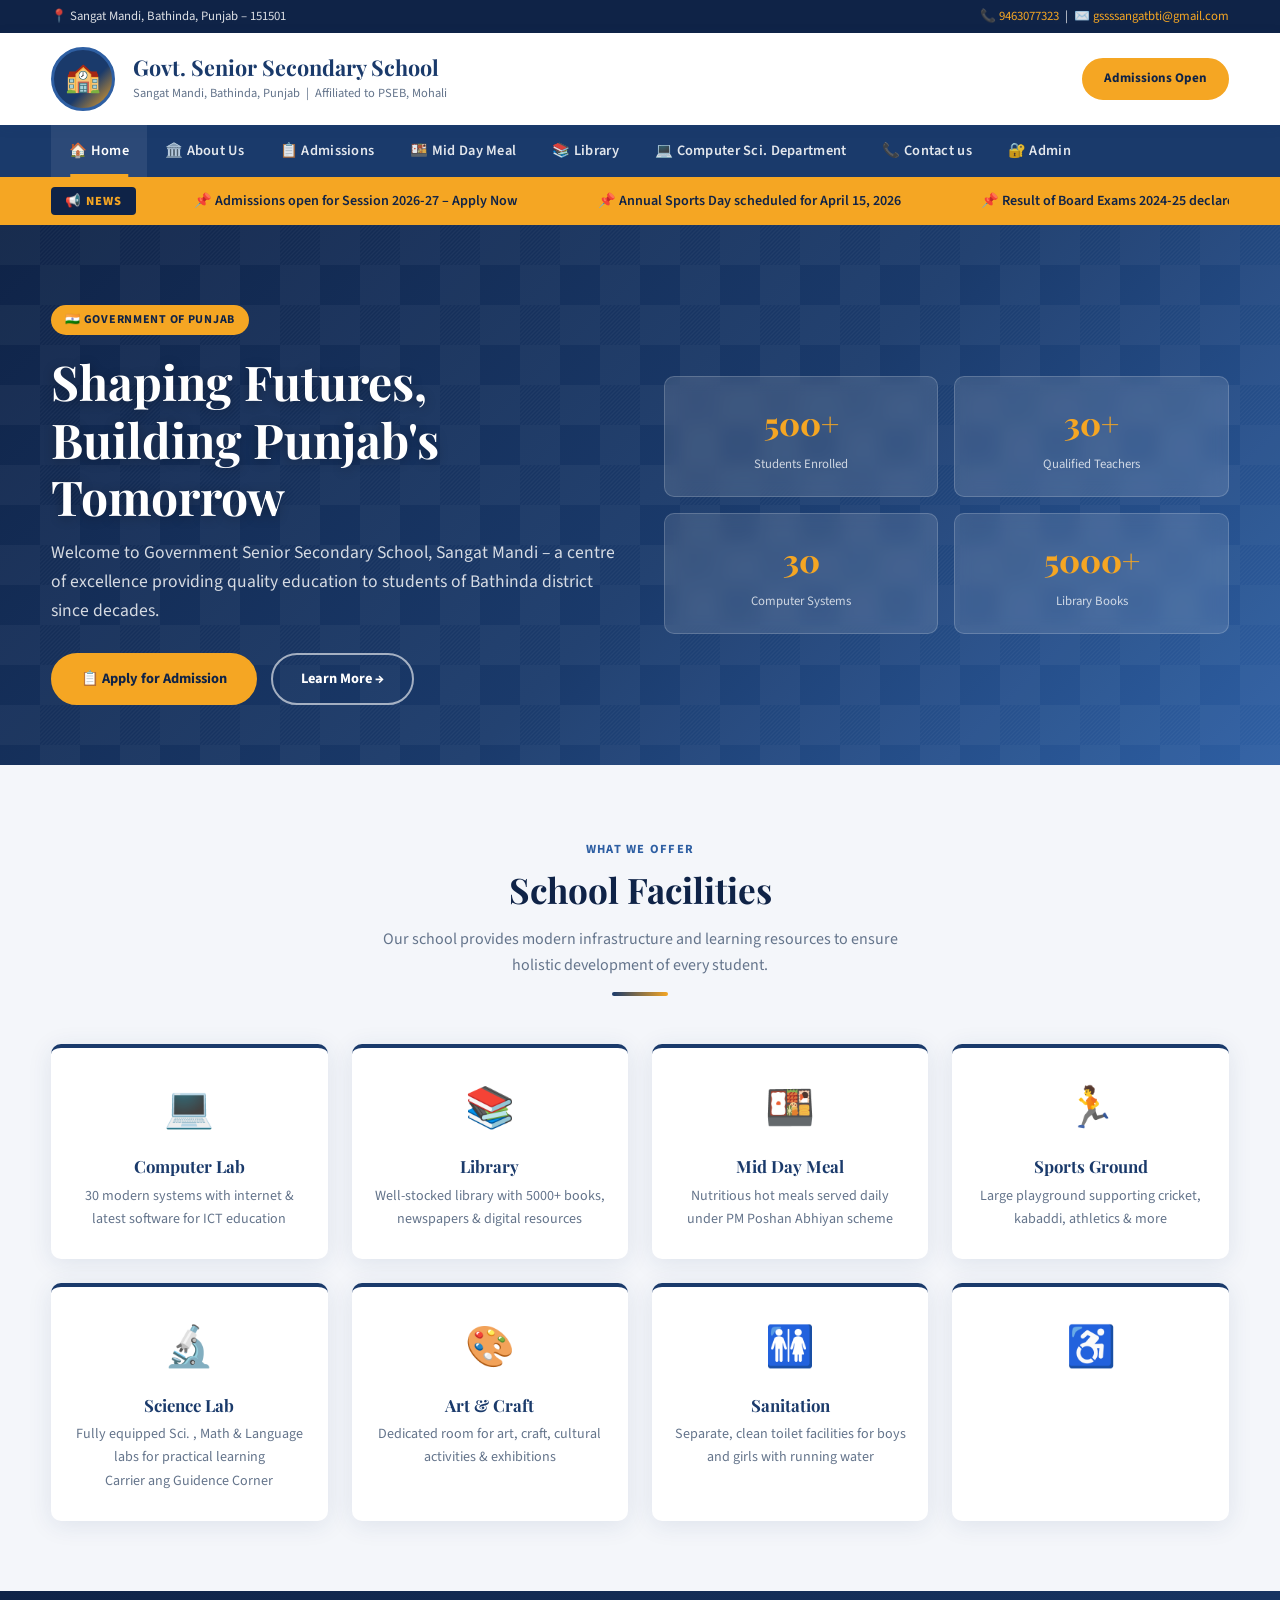
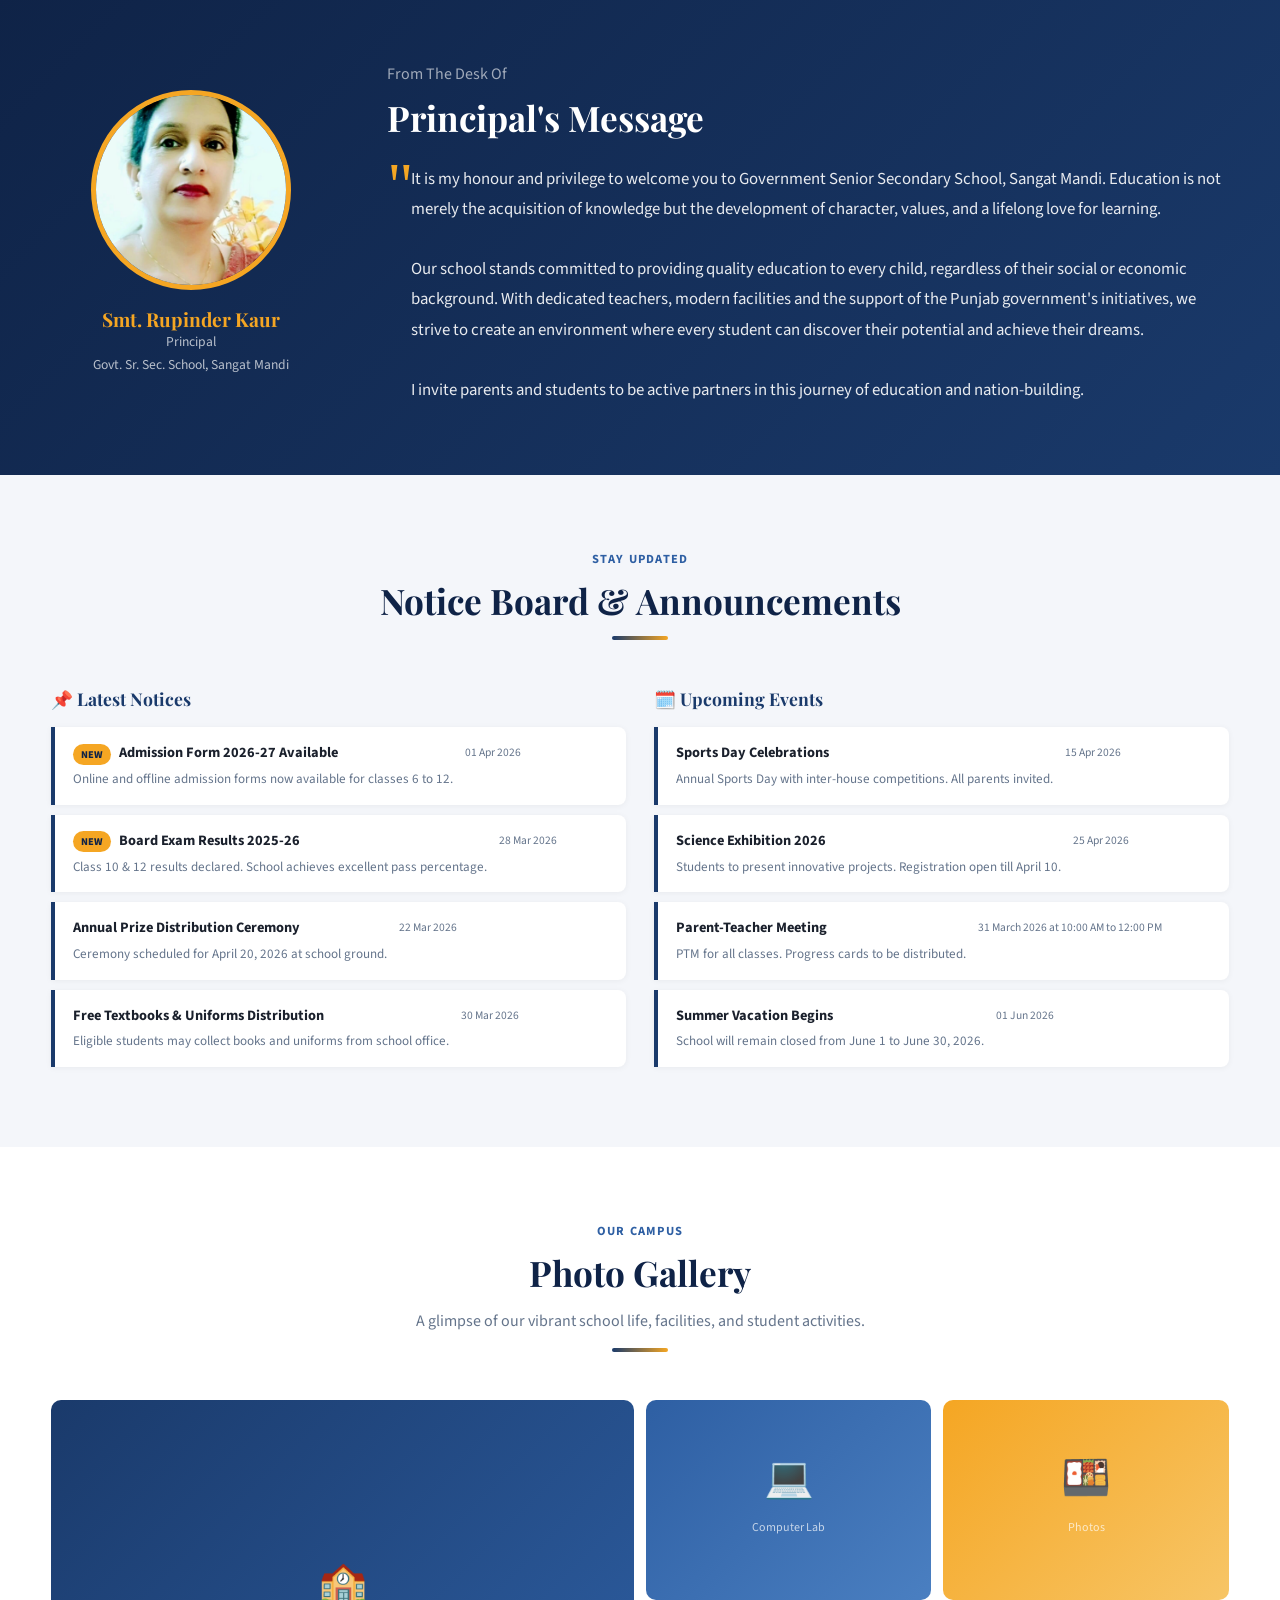
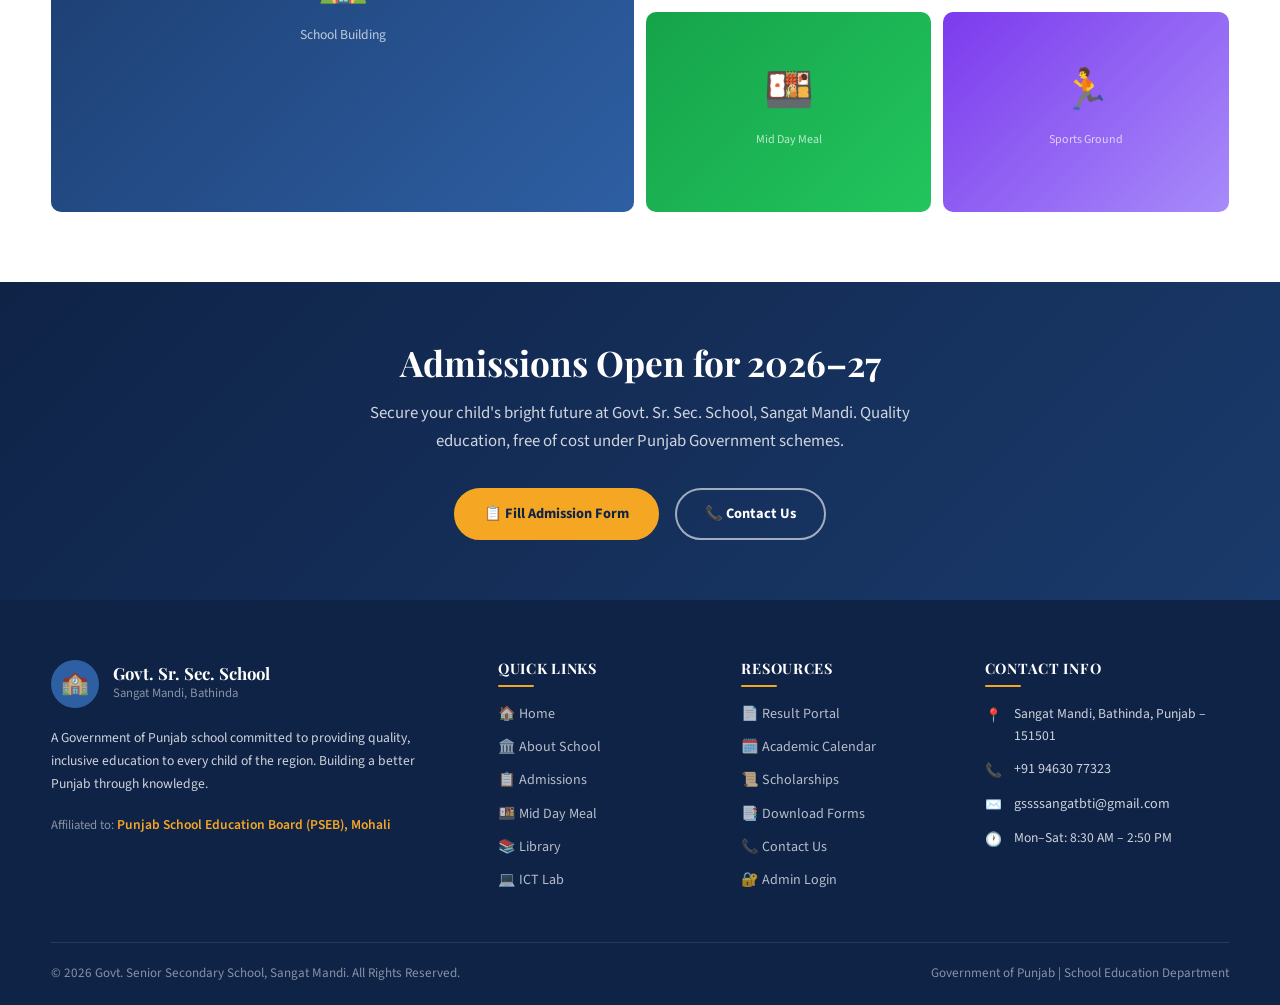
==== commit 0968f715: "Update index.html" ====
--- a/index.html
+++ b/index.html
@@ -173,7 +173,7 @@
   <div class="container">
     <div class="principal-inner">
       <div class="principal-photo-wrap">
-        <div class="principal-photo"><img src="image/rupinder.jpg.jpg" width="300"></div>
+        <div class="principal-photo"><img src="image/rupinder1.jpg" width="300"></div>
         <h3>Smt. Rupinder Kaur</h3>
         <p>Principal<br>Govt. Sr. Sec. School, Sangat Mandi</p>
       </div>
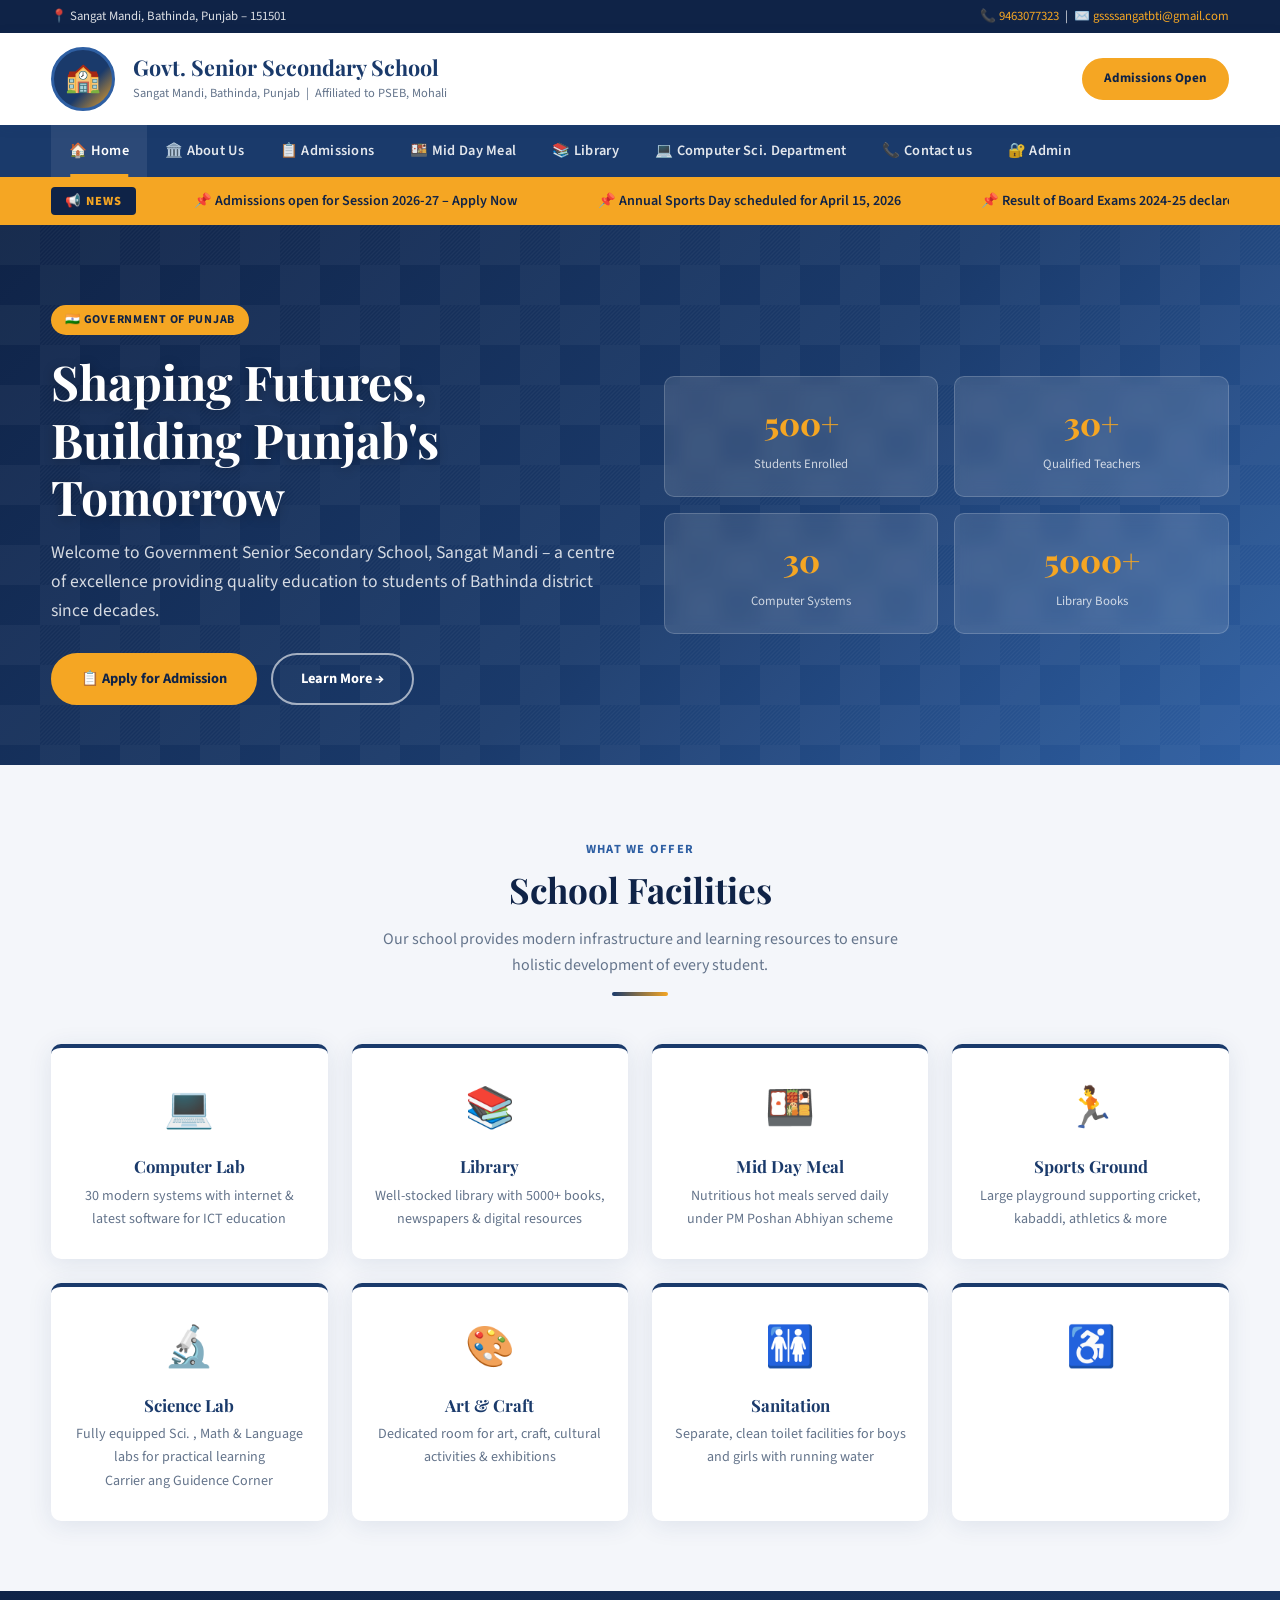
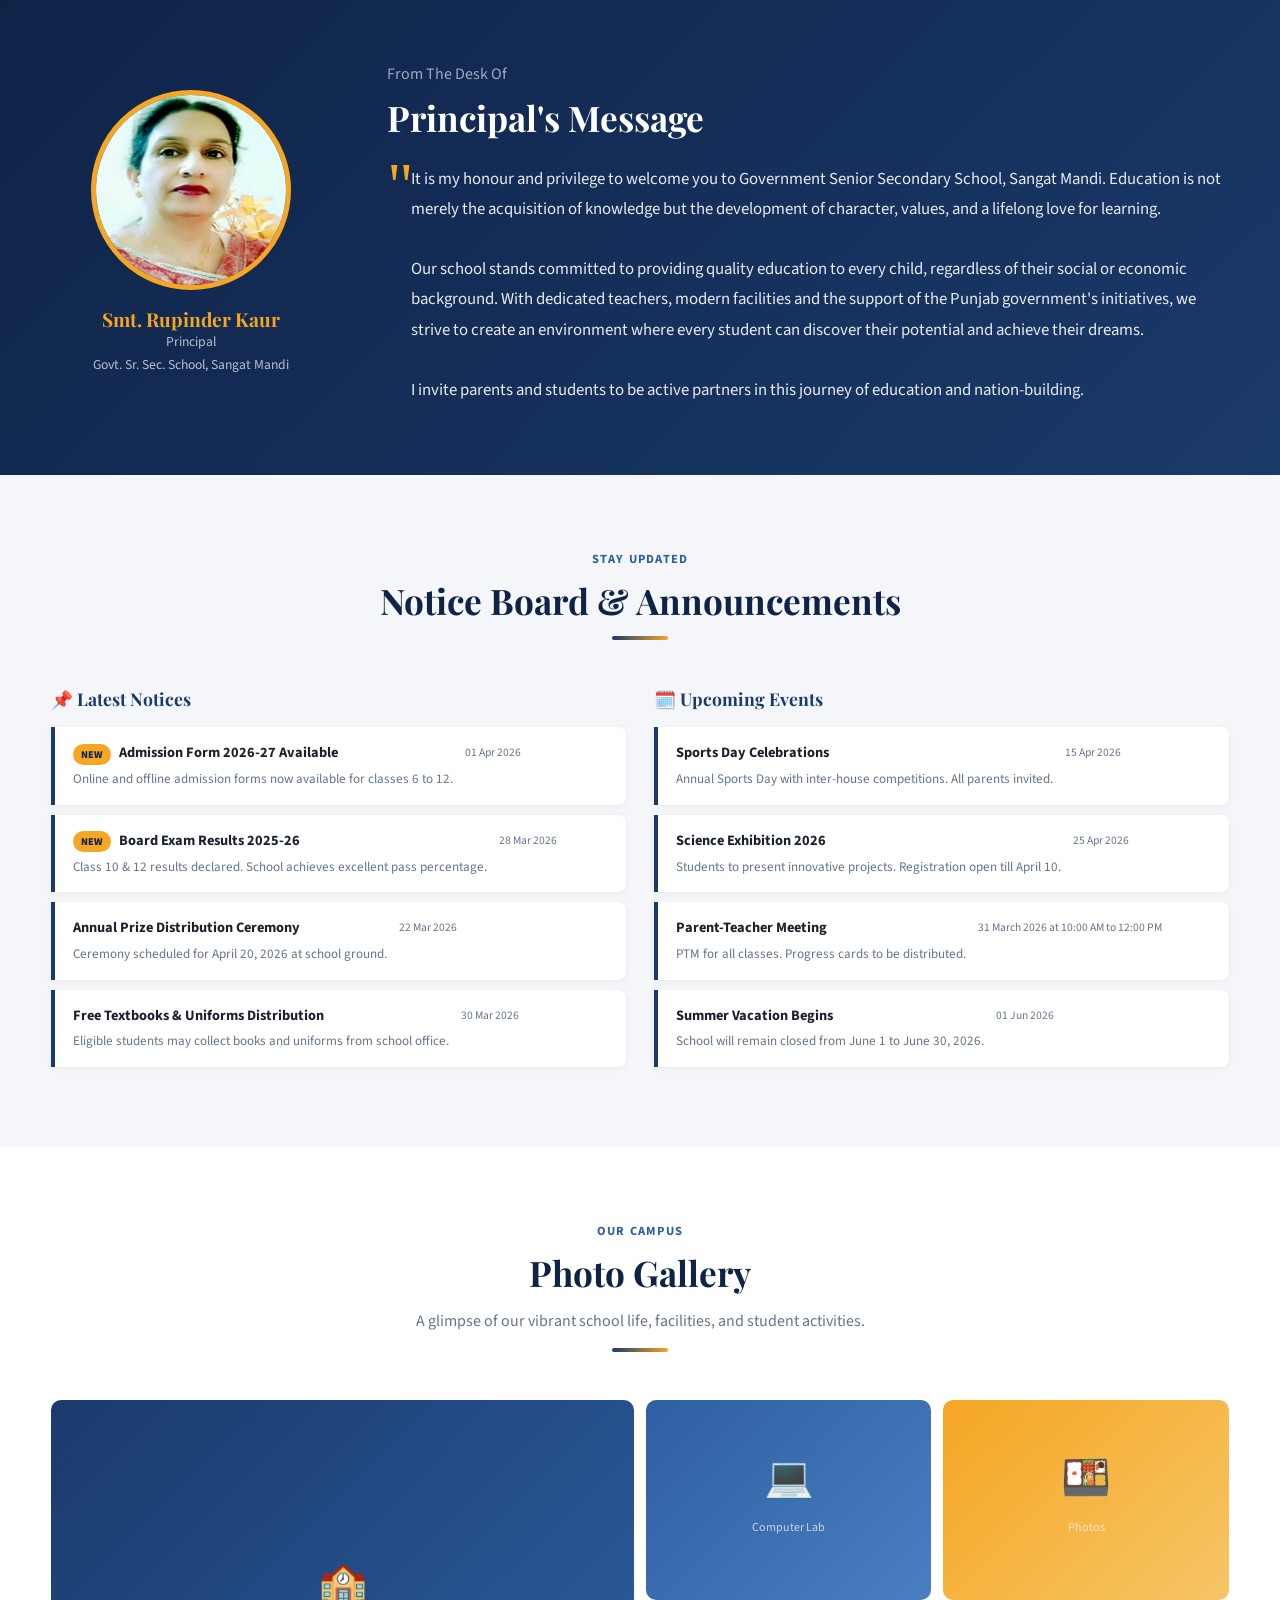
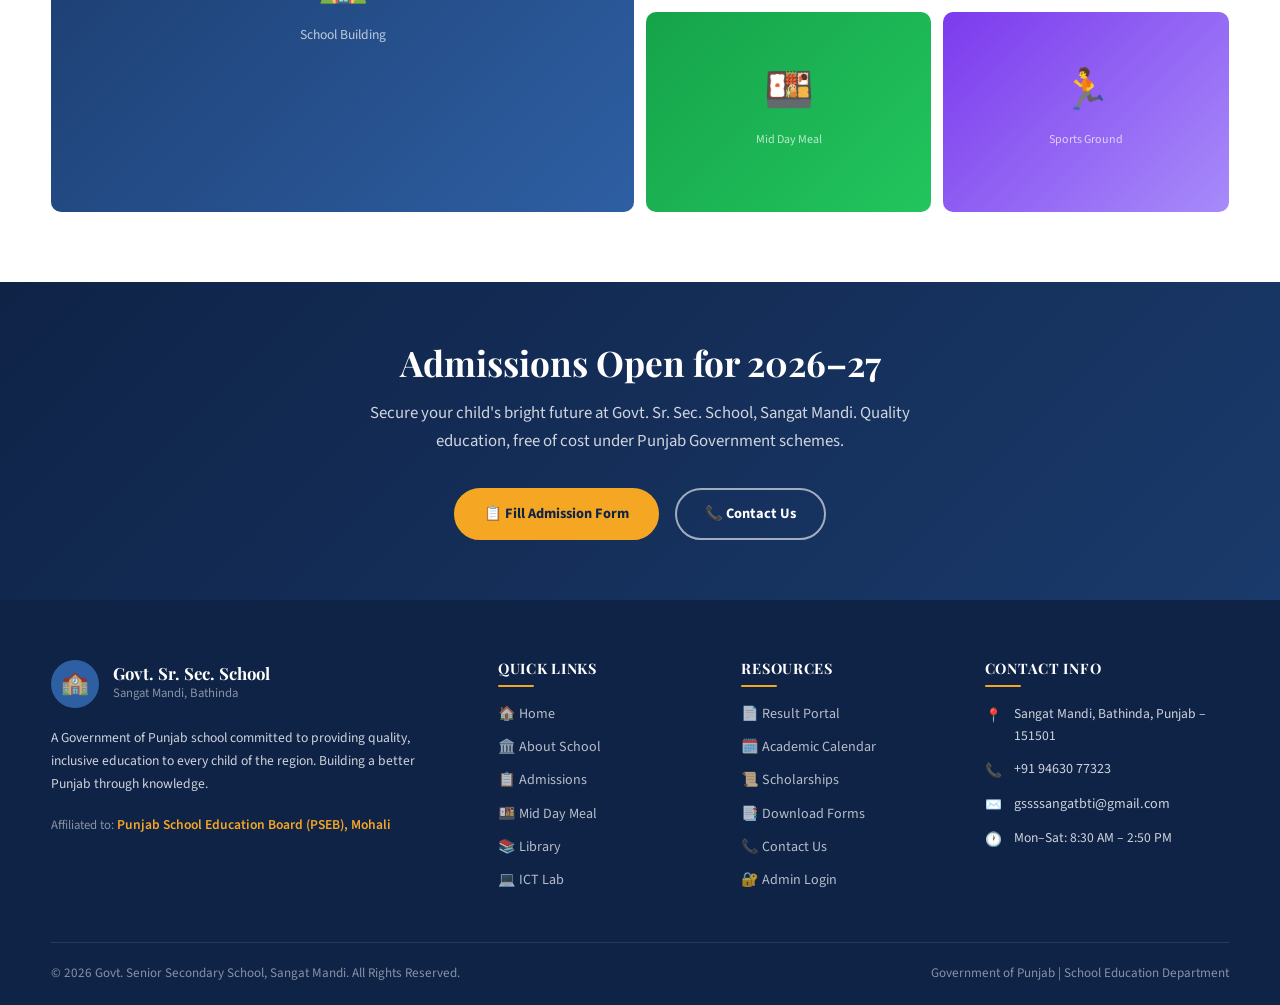
==== commit 5e62d3cd: "Set height for principal photo image Added height attribute to principal photo image." ====
--- a/index.html
+++ b/index.html
@@ -173,7 +173,7 @@
   <div class="container">
     <div class="principal-inner">
       <div class="principal-photo-wrap">
-        <div class="principal-photo"><img src="image/rupinder1.jpg" width="300"></div>
+        <div class="principal-photo"><img src="image/rupinder1.jpg" width="200" height="200"></div>
         <h3>Smt. Rupinder Kaur</h3>
         <p>Principal<br>Govt. Sr. Sec. School, Sangat Mandi</p>
       </div>
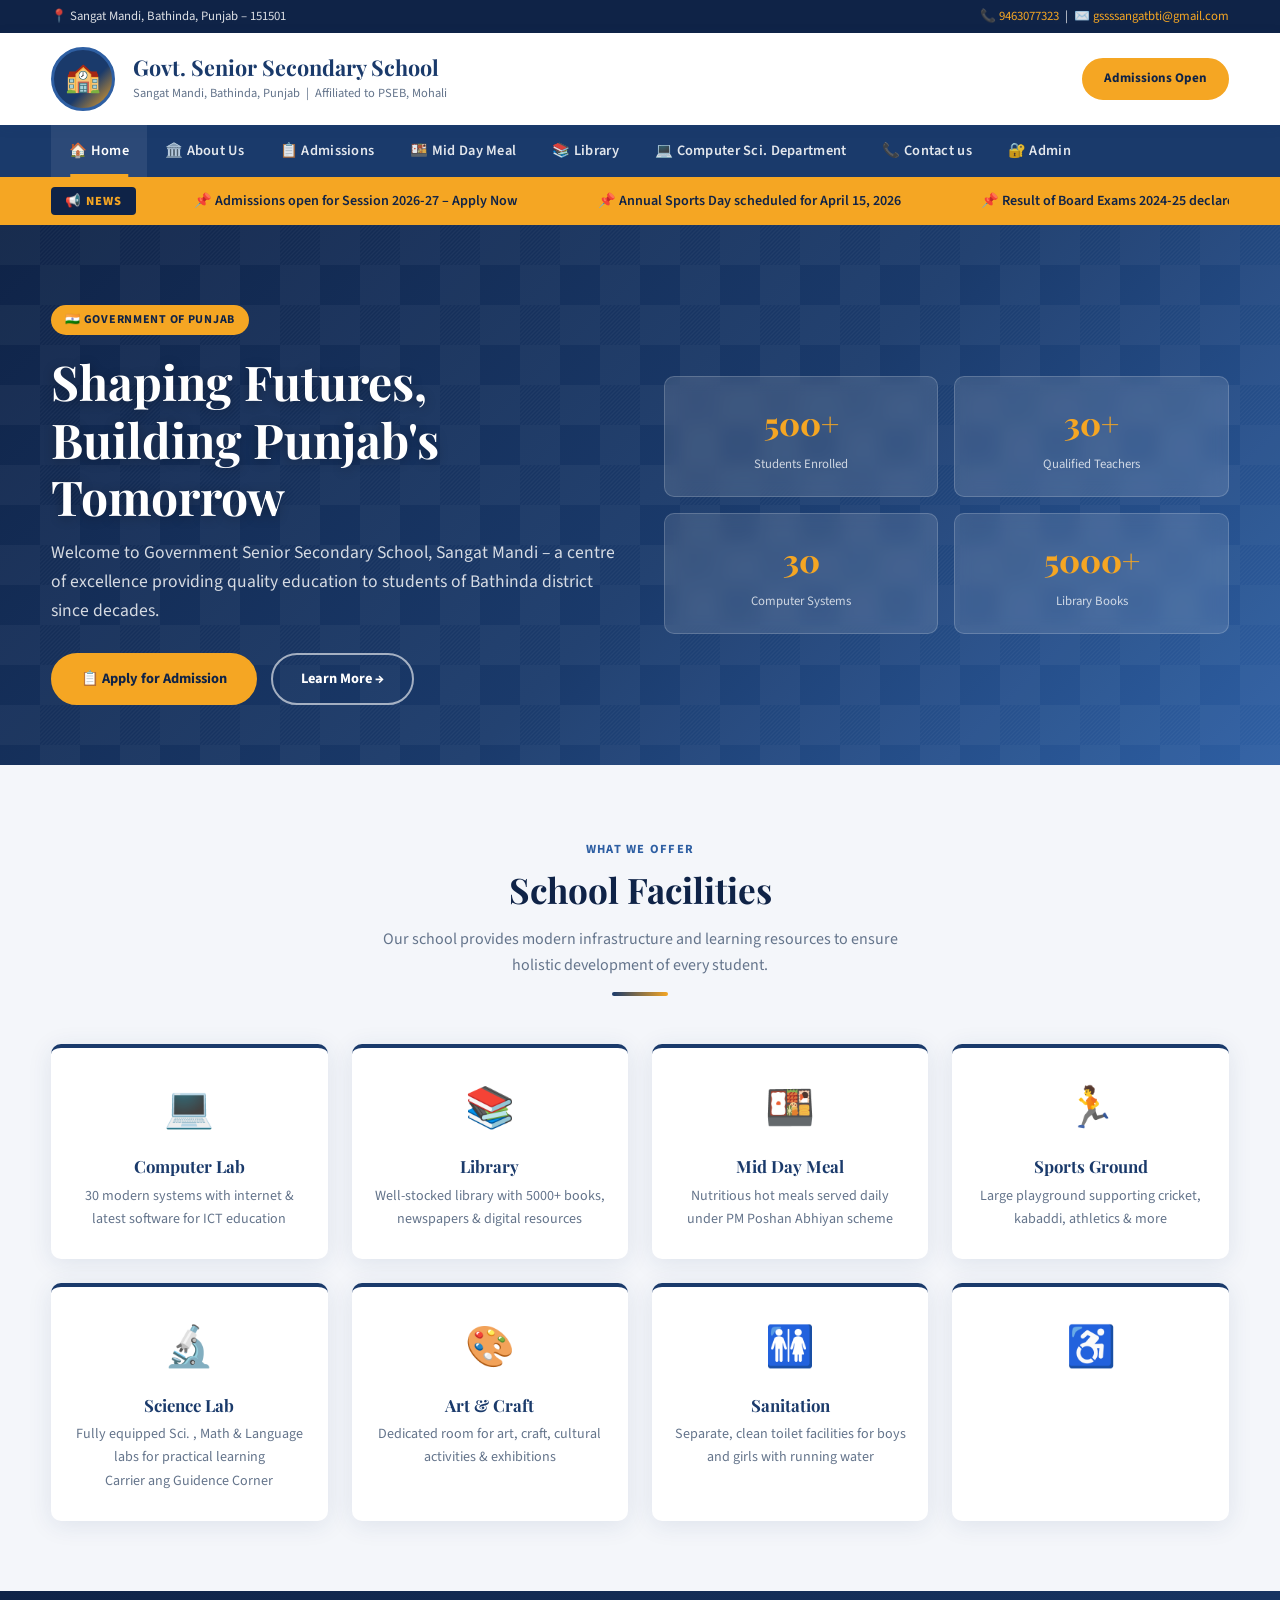
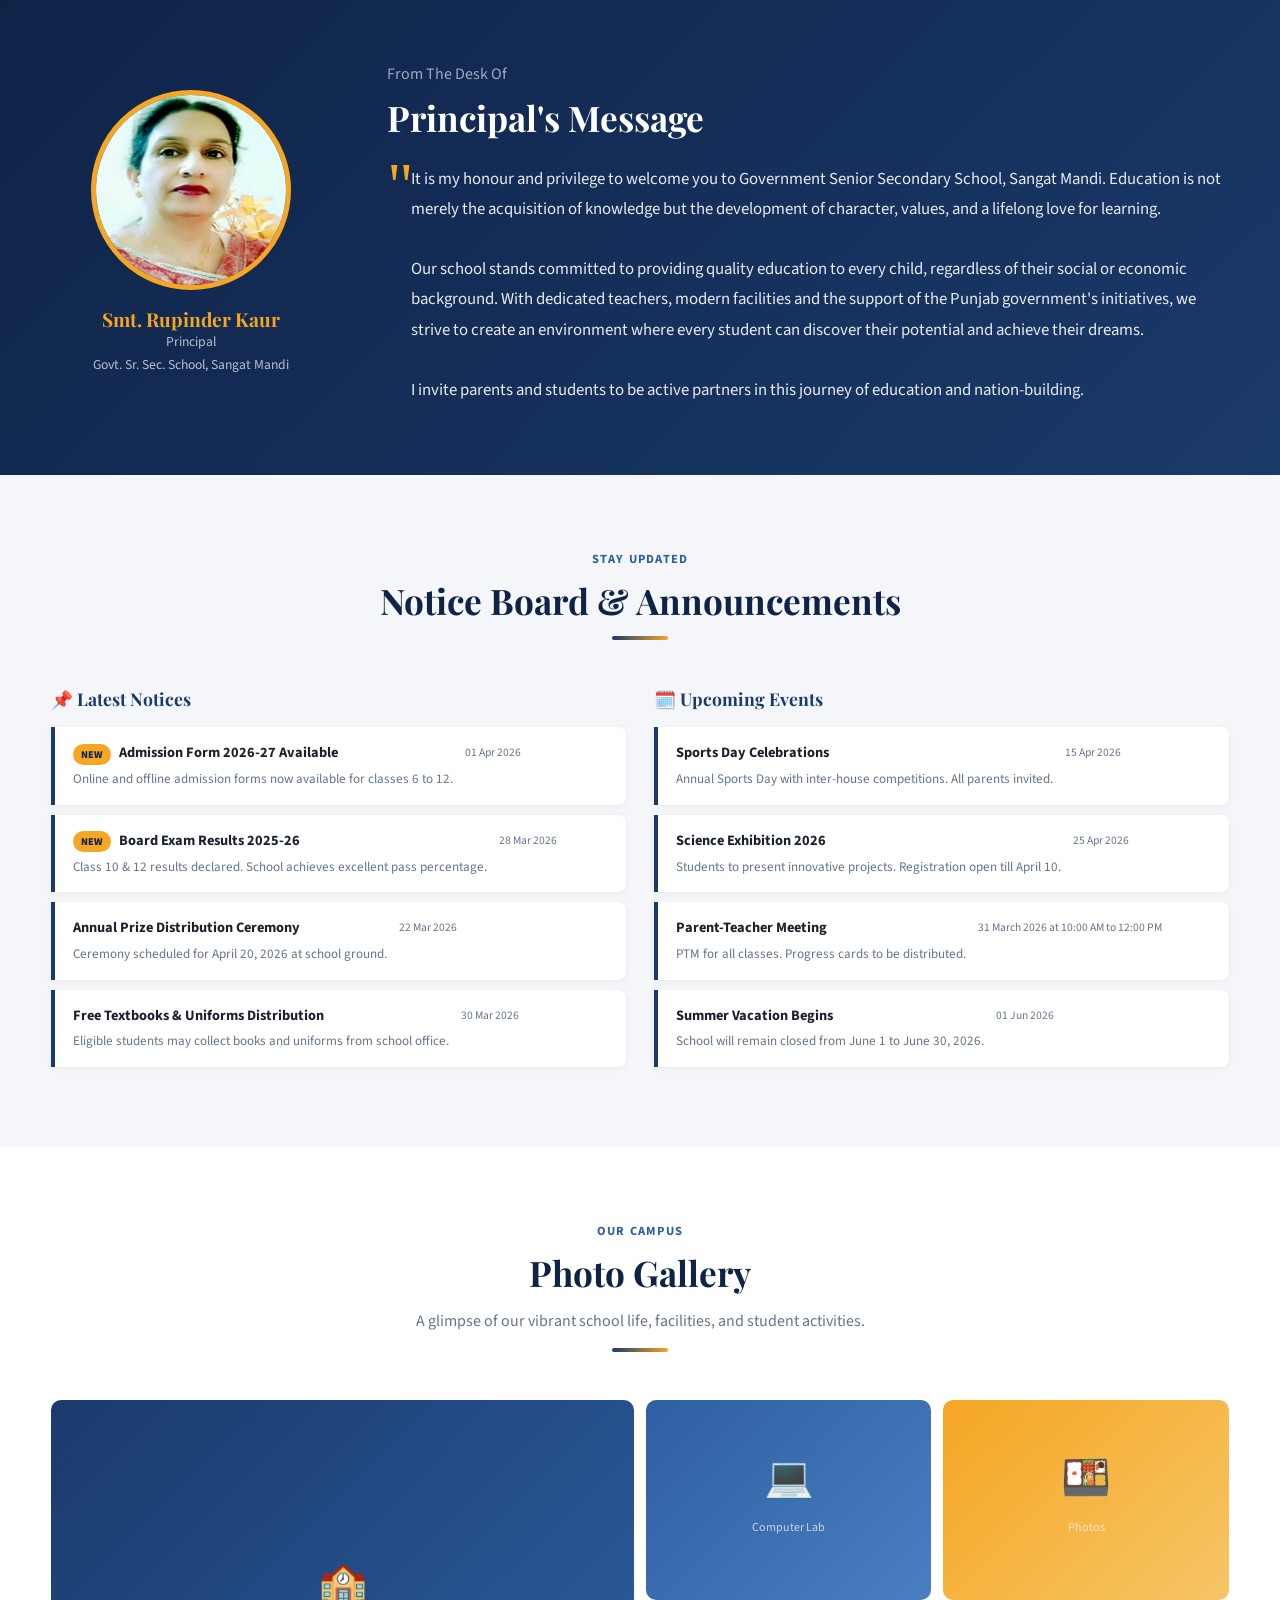
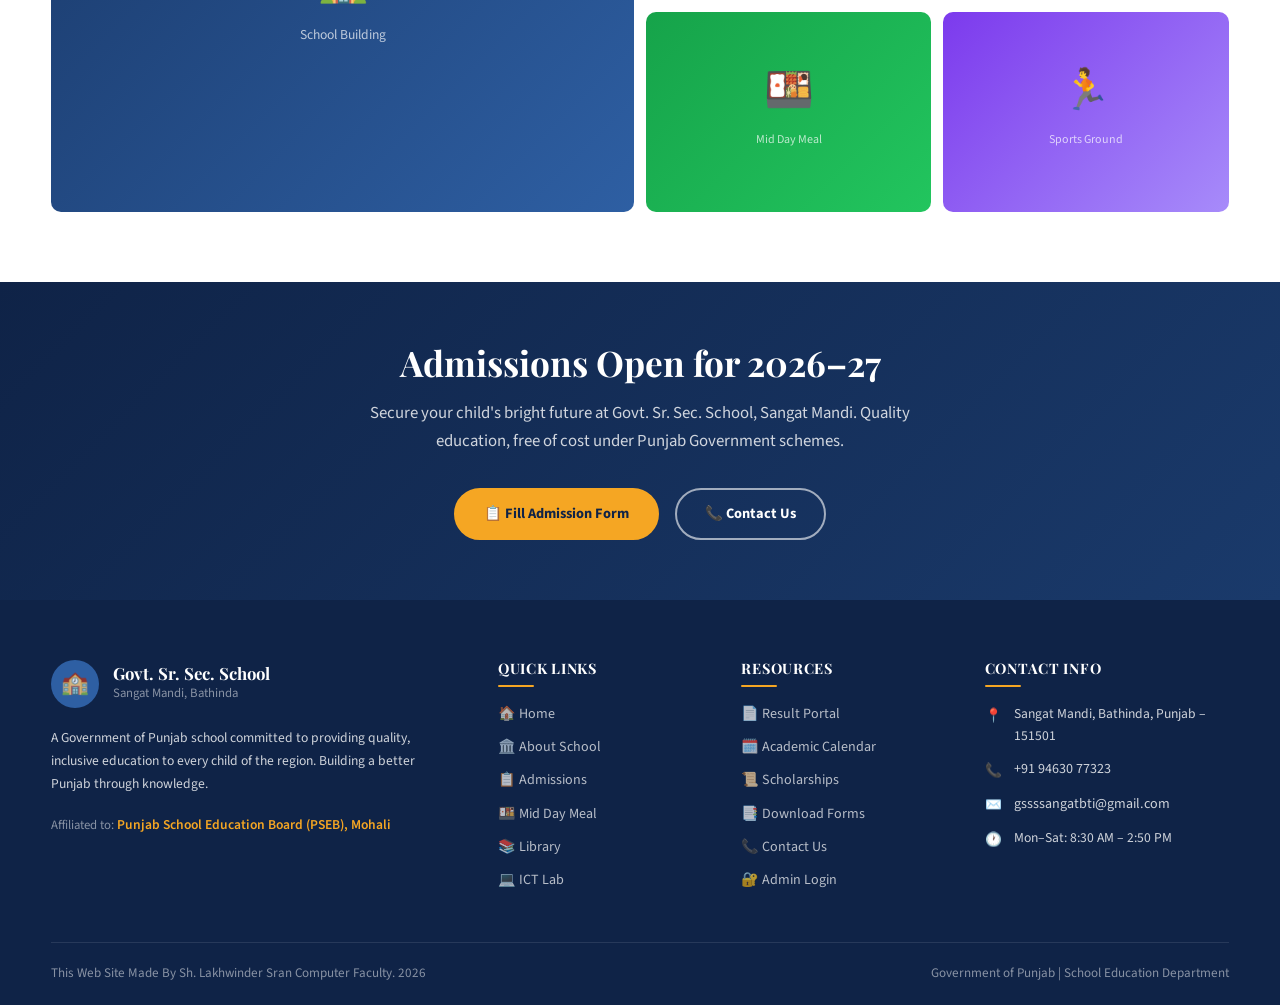
==== commit d9569471: "Update index.html" ====
--- a/index.html
+++ b/index.html
@@ -379,7 +379,7 @@
       </div>
     </div>
     <div class="footer-bottom">
-      <span>© 2026 Govt. Senior Secondary School, Sangat Mandi. All Rights Reserved.</span>
+      <span> This Web Site Made By Sh. Lakhwinder Sran Computer Faculty. 2026 </span>
       <span>Government of Punjab | School Education Department</span>
     </div>
   </div>
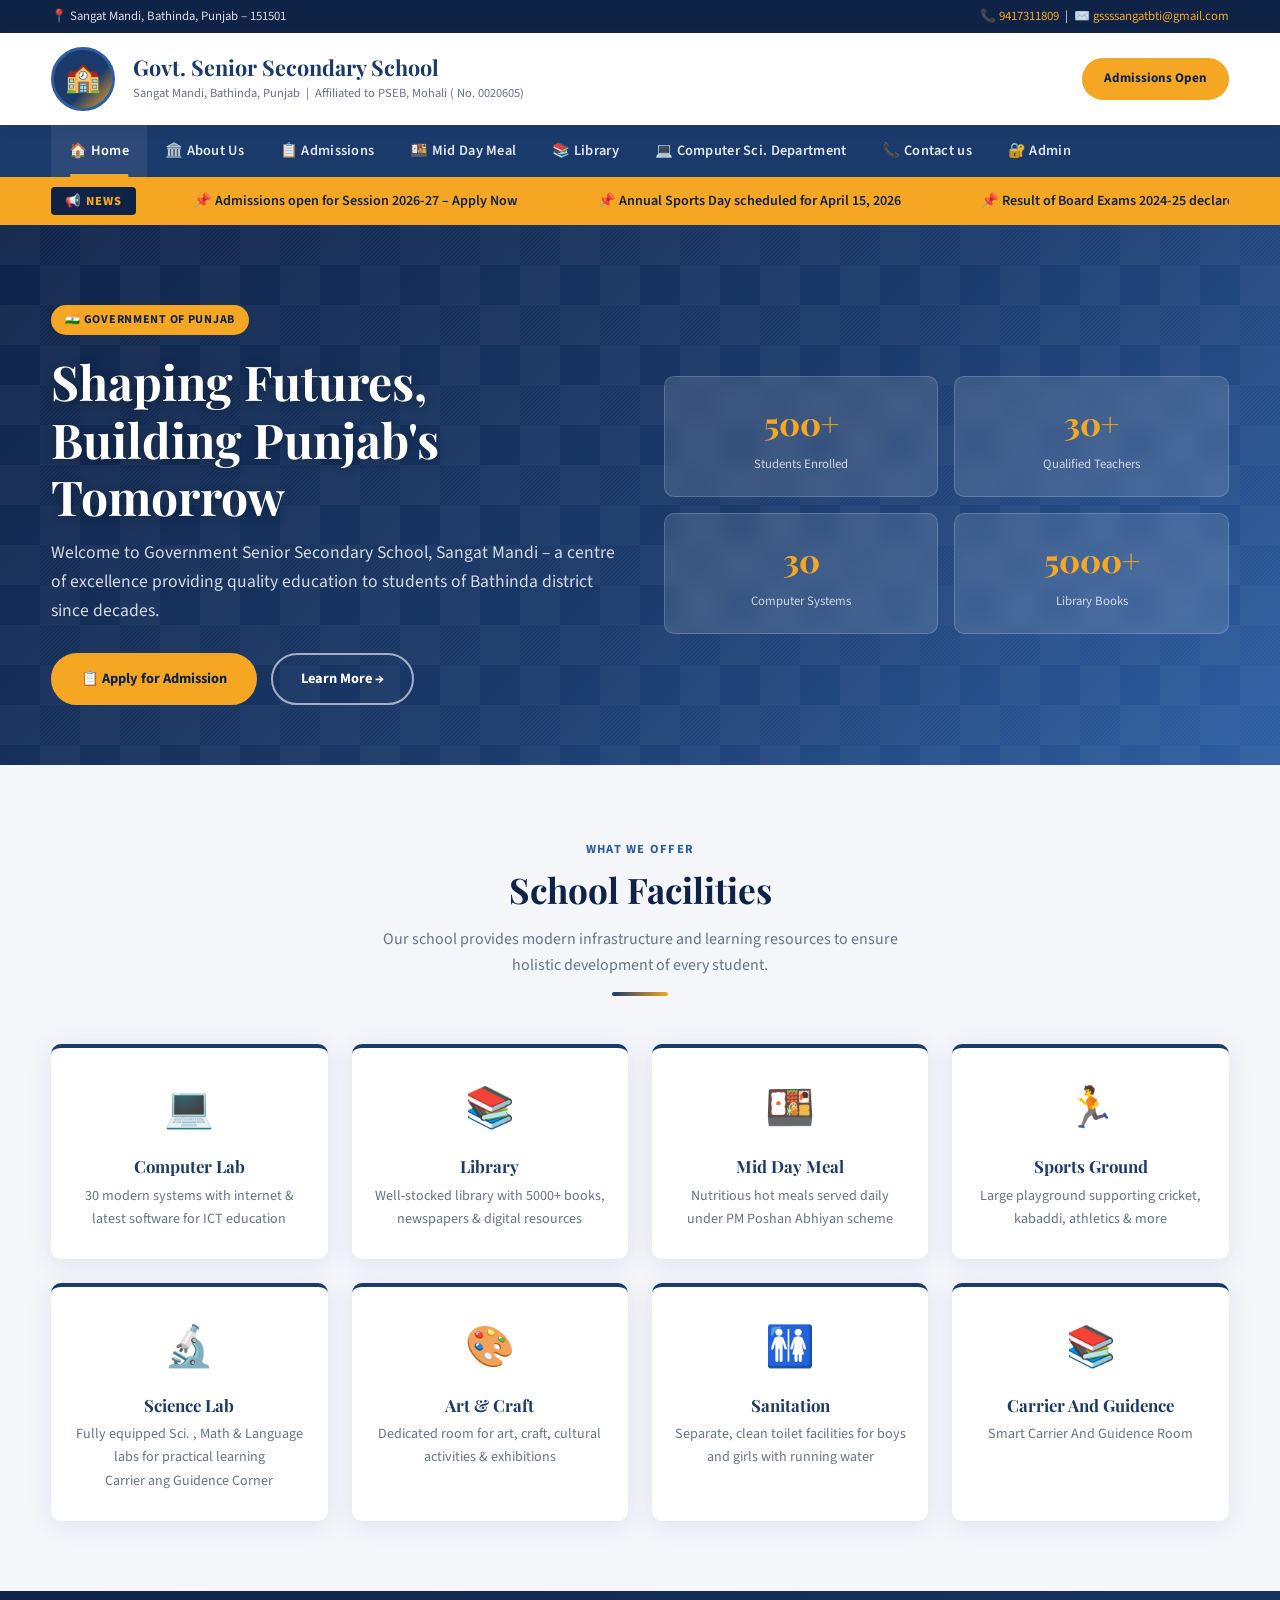
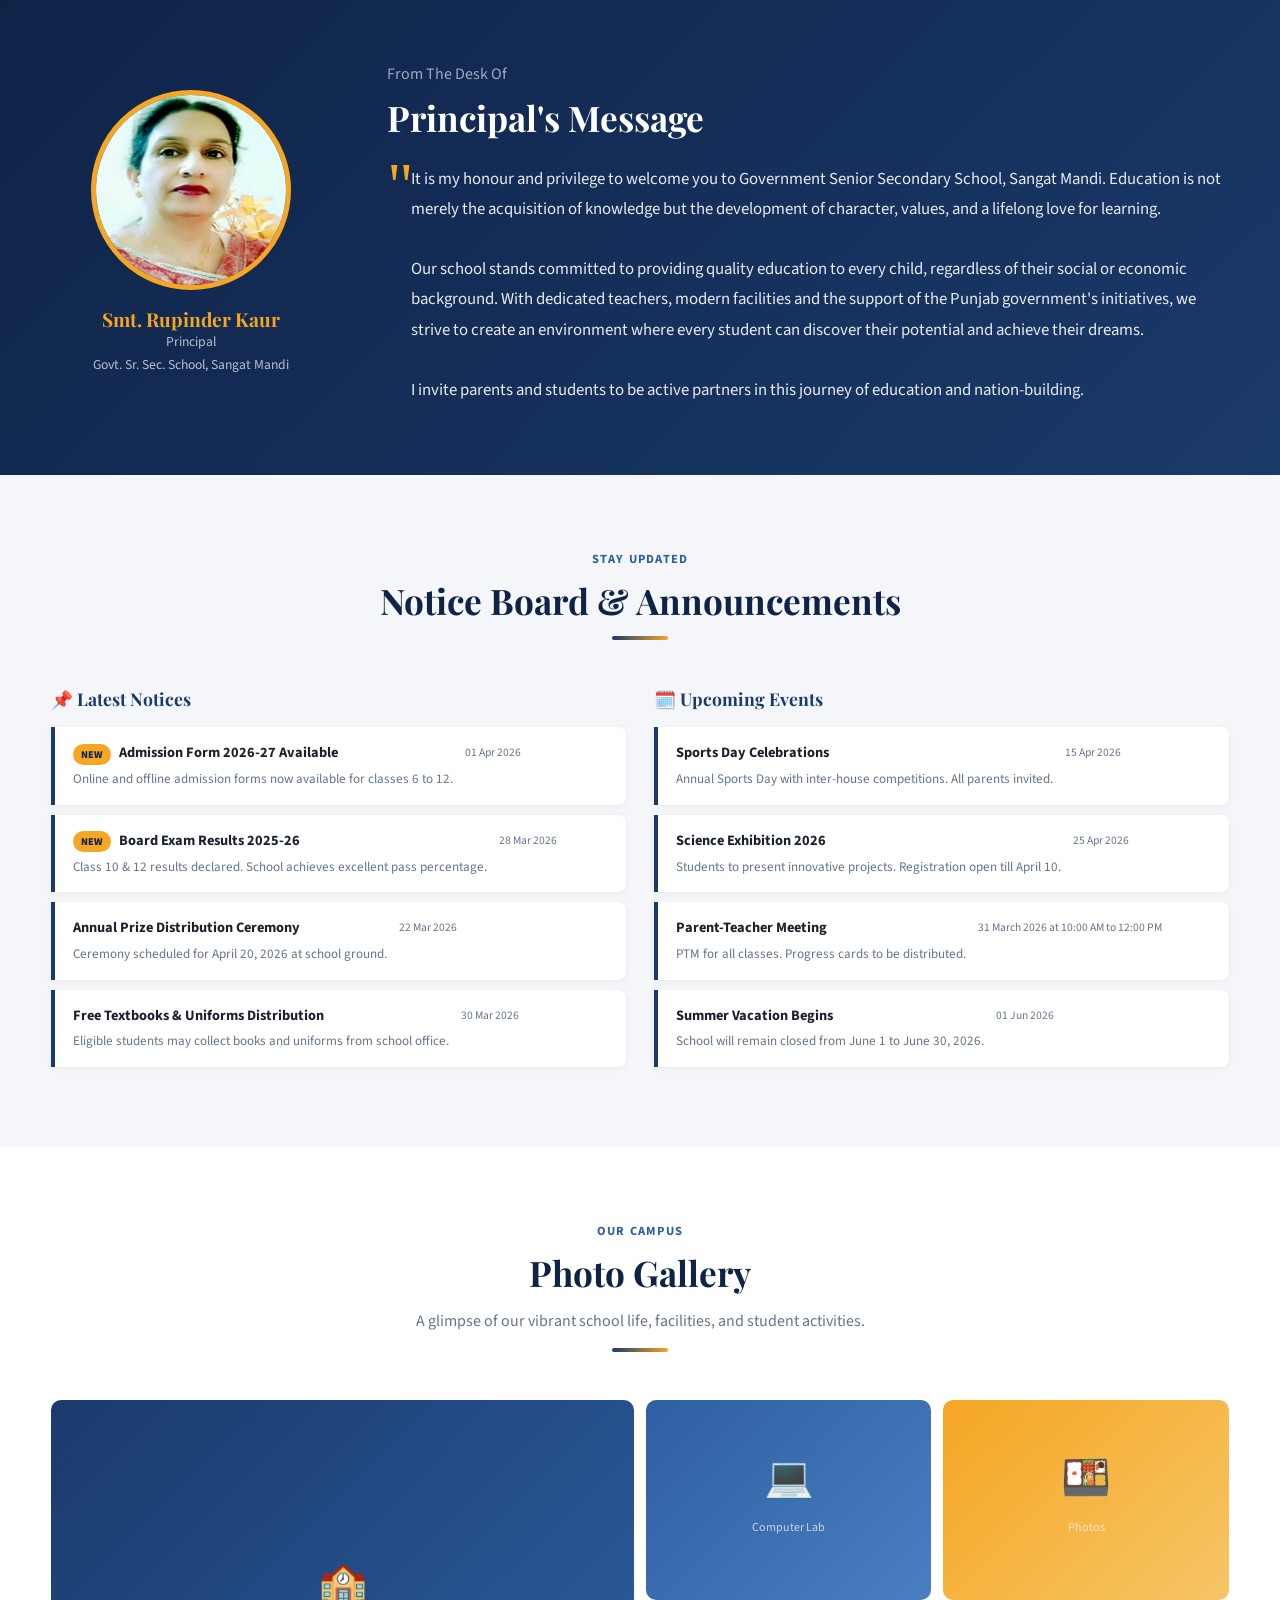
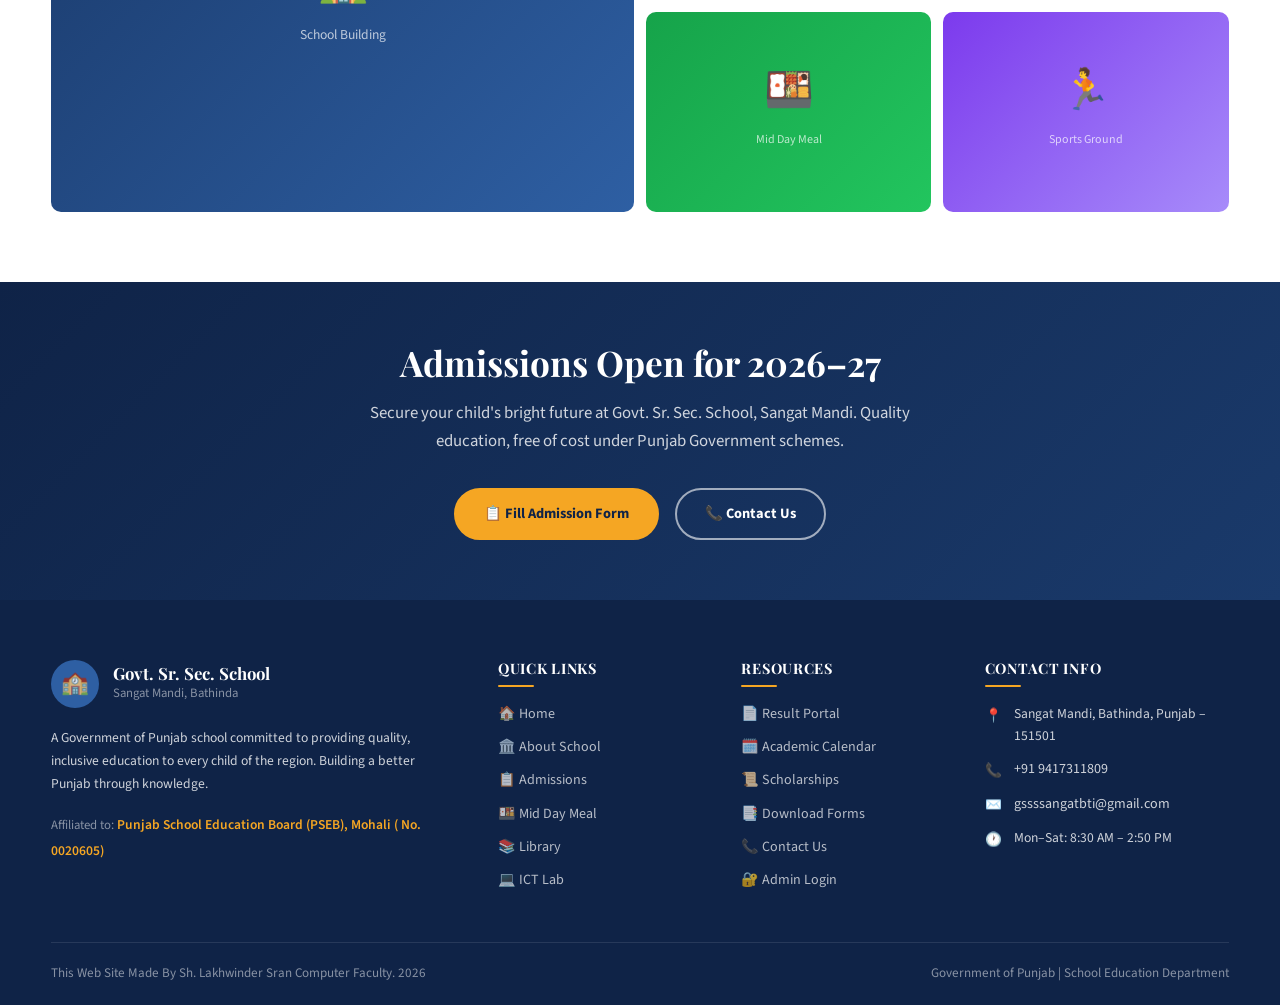
==== commit b5a9c1ab: "Update index.html" ====
--- a/index.html
+++ b/index.html
@@ -15,7 +15,7 @@
 <div class="top-bar">
   <div class="container">
     <span>📍 Sangat Mandi, Bathinda, Punjab – 151501</span>
-    <span>📞 <a href="tel:9463077323">9463077323</a> &nbsp;|&nbsp; ✉️ <a href="mailto:gssssangatbti@gmail.com">gssssangatbti@gmail.com</a></span>
+    <span>📞 <a href="tel:9417311809">9417311809</a> &nbsp;|&nbsp; ✉️ <a href="mailto:gssssangatbti@gmail.com">gssssangatbti@gmail.com</a></span>
   </div>
 </div>
 
@@ -26,7 +26,7 @@
       <div class="logo-emblem">🏫</div>
       <div class="school-name">
         <h1>Govt. Senior Secondary School</h1>
-        <p>Sangat Mandi, Bathinda, Punjab &nbsp;|&nbsp; Affiliated to PSEB, Mohali</p>
+        <p>Sangat Mandi, Bathinda, Punjab &nbsp;|&nbsp; Affiliated to PSEB, Mohali ( No. 0020605)</p>
       </div>
       <div class="header-right">
         <a href="admission.html" class="btn btn-primary btn-sm" style="display:none; display:flex;">Admissions Open</a>
@@ -73,6 +73,7 @@
           <li>Free uniform and books distribution started</li>
           <li>Mid Day Meal scheme benefits over 200 students daily</li>
           <li>New Computer Lab with 20 systems inaugurated</li>
+          <li> Carrier and Counselling by Sh Rajwinder Singh ji.</li>
         </ul>
       </div>
     </div>
@@ -161,8 +162,9 @@
         <p>Separate, clean toilet facilities for boys and girls with running water</p>
       </div>
       <div class="facility-card">
-        <div class="facility-icon">♿</div>
-        
+        <div class="facility-icon">📚</div>
+        <h3>Carrier And Guidence </h3>
+        <p> Smart Carrier And Guidence Room </p>
       </div>
     </div>
   </div>
@@ -331,7 +333,7 @@
         <p>A Government of Punjab school committed to providing quality, inclusive education to every child of the region. Building a better Punjab through knowledge.</p>
         <div style="margin-top:16px;">
           <span style="font-size:0.8rem;color:rgba(255,255,255,0.5);">Affiliated to:</span>
-          <span style="font-size:0.85rem;color:var(--accent);font-weight:600;"> Punjab School Education Board (PSEB), Mohali</span>
+          <span style="font-size:0.85rem;color:var(--accent);font-weight:600;"> Punjab School Education Board (PSEB), Mohali ( No. 0020605)</span>
         </div>
       </div>
       <div class="footer-col">
@@ -348,10 +350,10 @@
       <div class="footer-col">
         <h4>Resources</h4>
         <ul>
-          <li><a href="#">📄 Result Portal</a></li>
+          <li><a href="https://www.pseb.ac.in/results">📄 Result Portal</a></li>
           <li><a href="#">🗓️ Academic Calendar</a></li>
           <li><a href="#">📜 Scholarships</a></li>
-          <li><a href="#">📑 Download Forms</a></li>
+          <li><a href="https://www.pseb.ac.in/onlineforms">📑 Download Forms</a></li>
           <li><a href="contact.html">📞 Contact Us</a></li>
           <li><a href="admin.html">🔐 Admin Login</a></li>
         </ul>
@@ -365,7 +367,7 @@
           </li>
           <li>
             <span class="fc-icon">📞</span>
-            <a href="tel:9463077323" style="color:rgba(255,255,255,0.8);">+91 94630 77323</a>
+            <a href="tel:9417311809" style="color:rgba(255,255,255,0.8);">+91 9417311809</a>
           </li>
           <li>
             <span class="fc-icon">✉️</span>
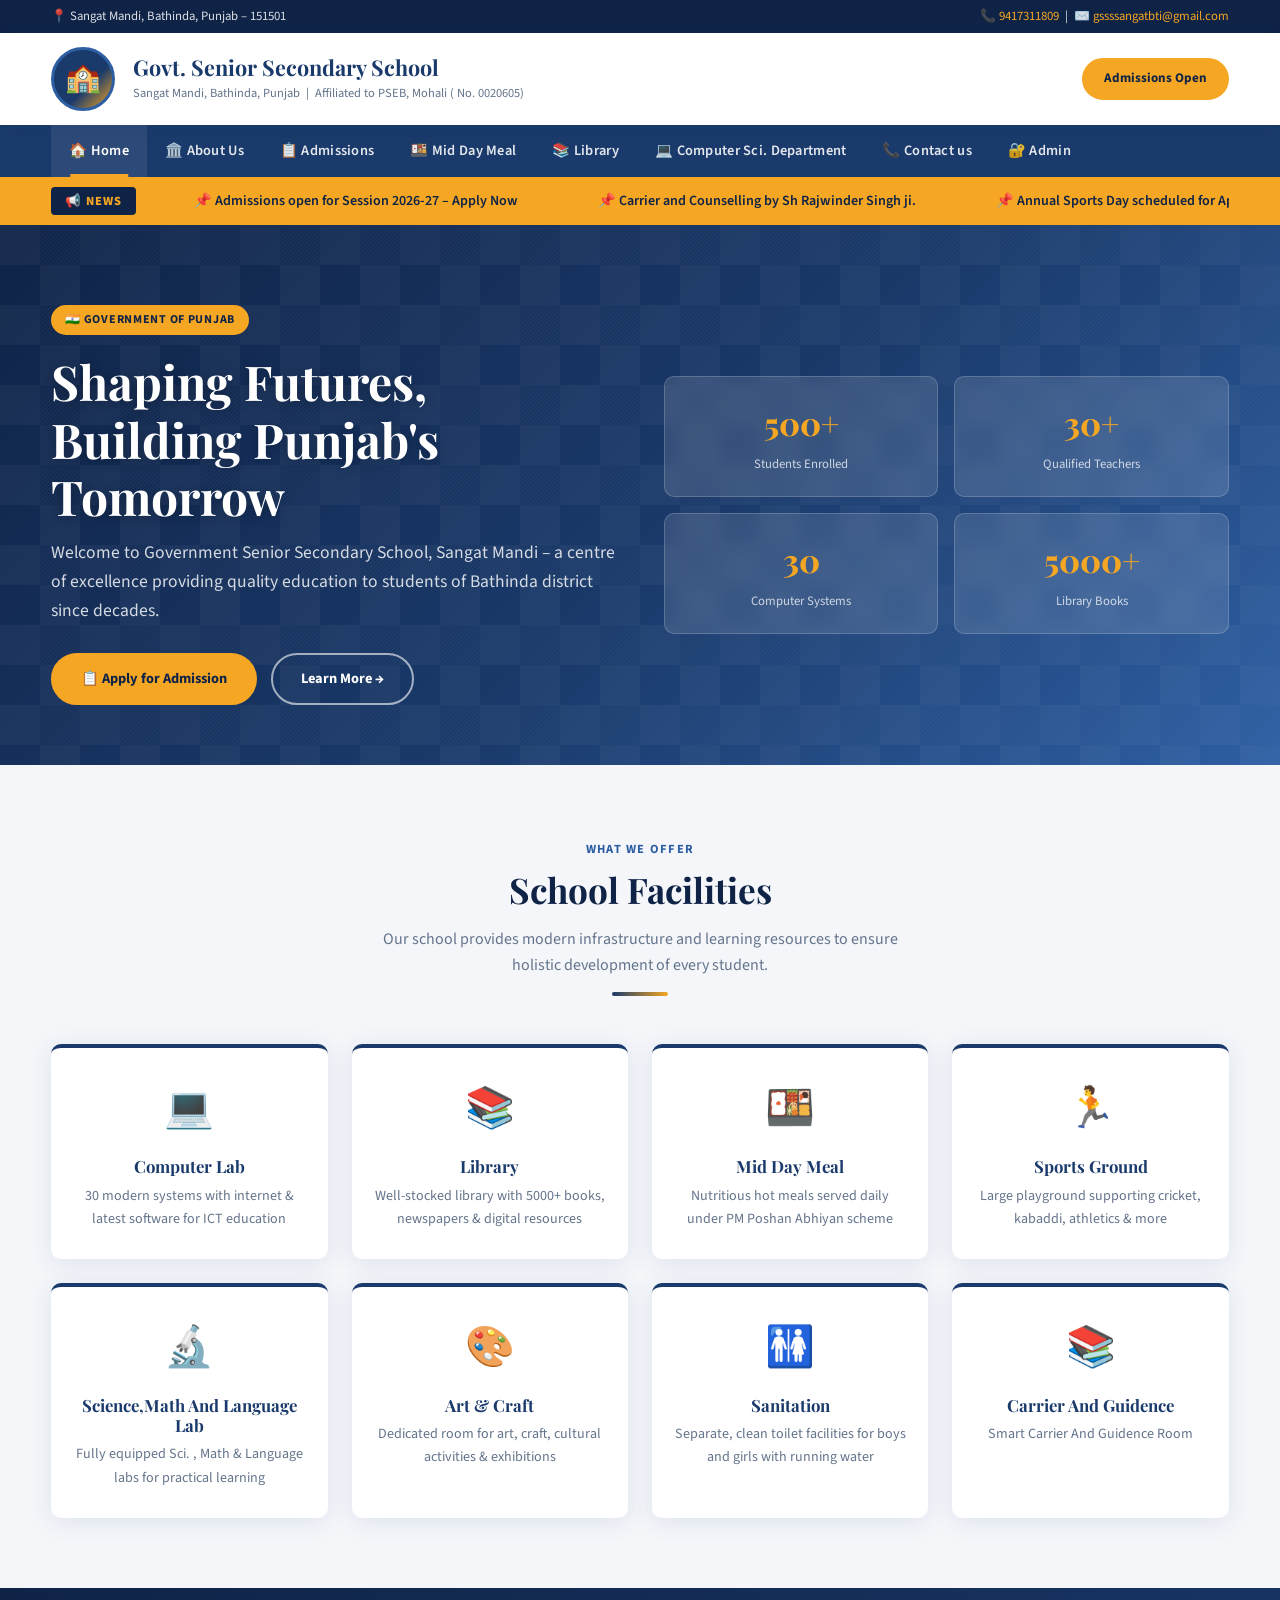
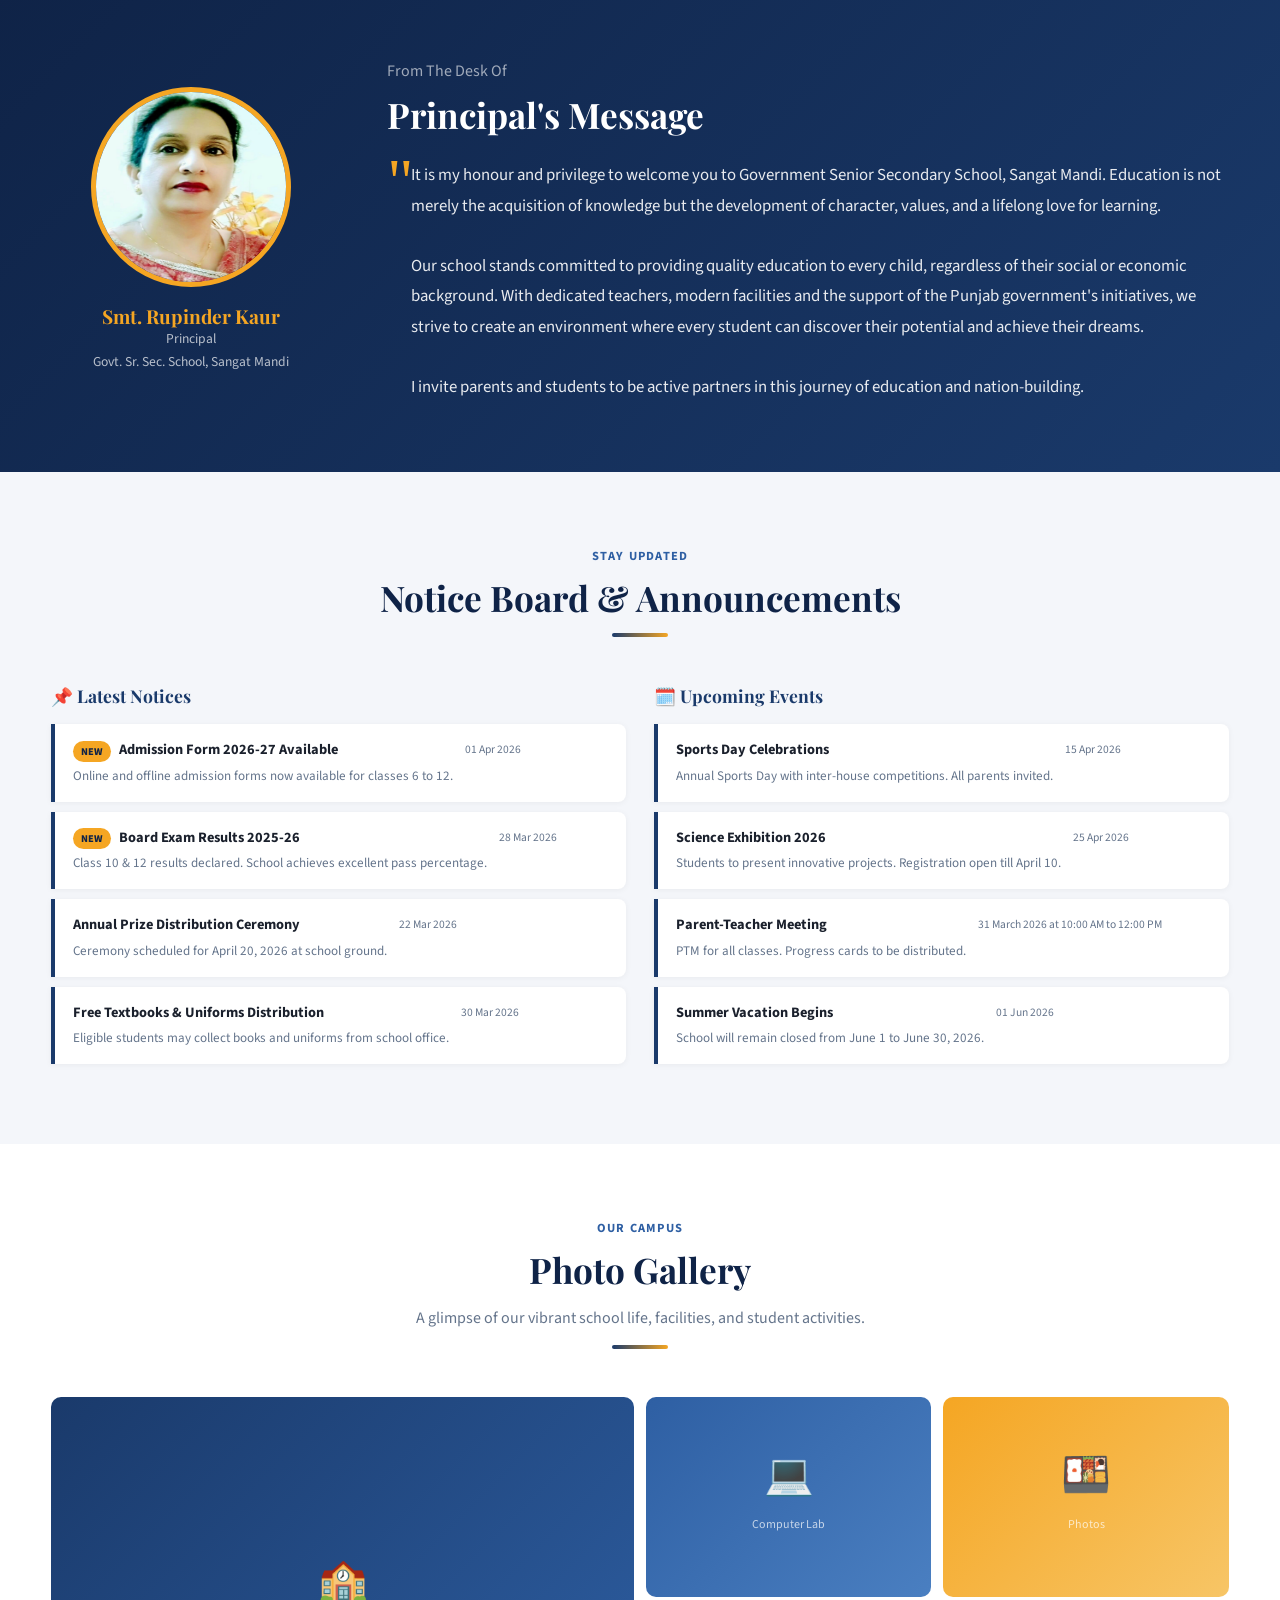
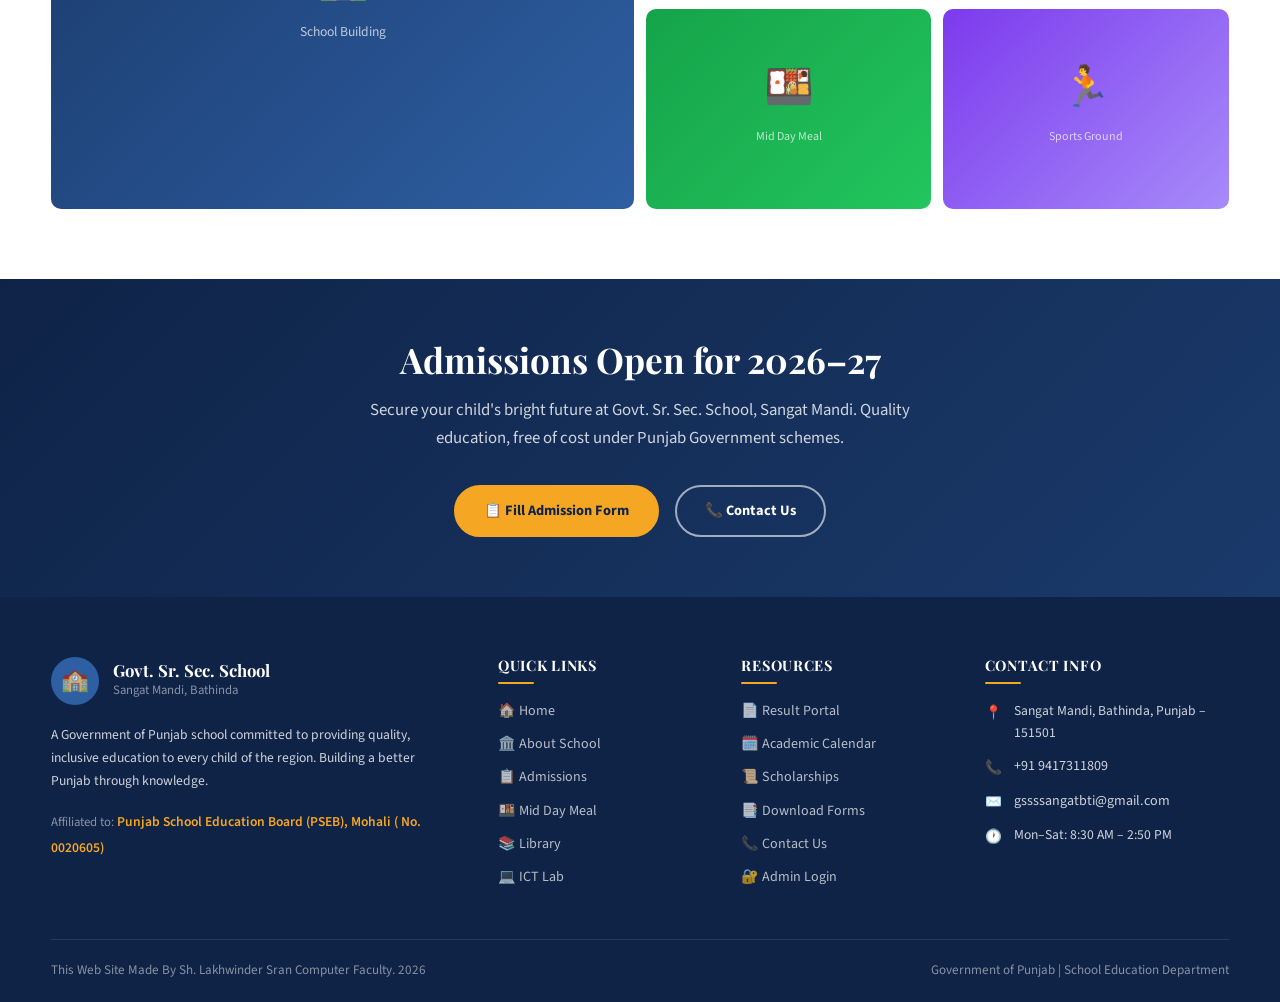
==== commit db7f98db: "Update index.html" ====
--- a/index.html
+++ b/index.html
@@ -62,6 +62,7 @@
       <div class="ticker-scroll">
         <ul>
           <li>Admissions open for Session 2026-27 – Apply Now</li>
+           <li> Carrier and Counselling by Sh Rajwinder Singh ji.</li>
           <li>Annual Sports Day scheduled for April 15, 2026</li>
           <li>Result of Board Exams 2024-25 declared – Congratulations to all students</li>
           <li>Free uniform and books distribution started</li>
@@ -147,9 +148,9 @@
       </div>
       <div class="facility-card">
         <div class="facility-icon">🔬</div>
-        <h3>Science Lab</h3>
+        <h3>Science,Math And Language Lab </h3>
         <p>Fully equipped Sci. , Math & Language labs for practical learning</p>
-      <p> Carrier ang Guidence Corner </p>
+
       </div>
       <div class="facility-card">
         <div class="facility-icon">🎨</div>
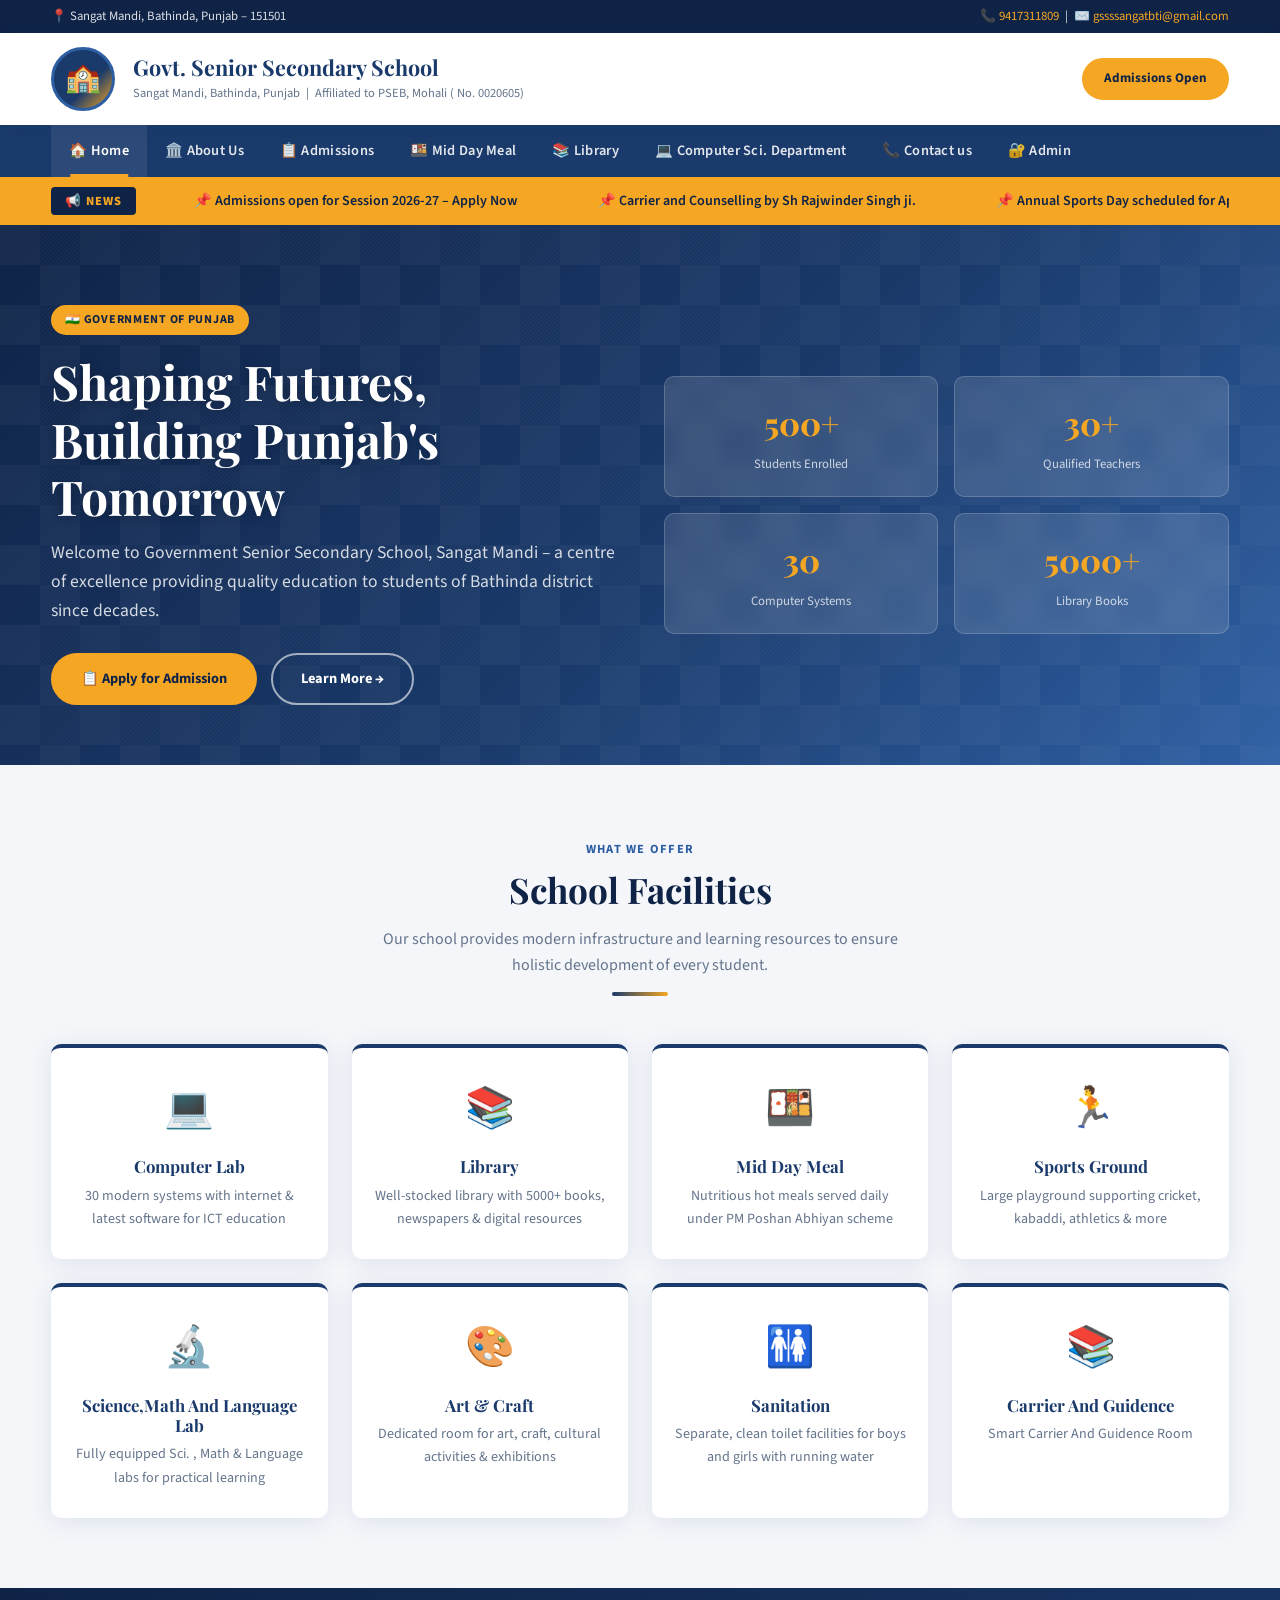
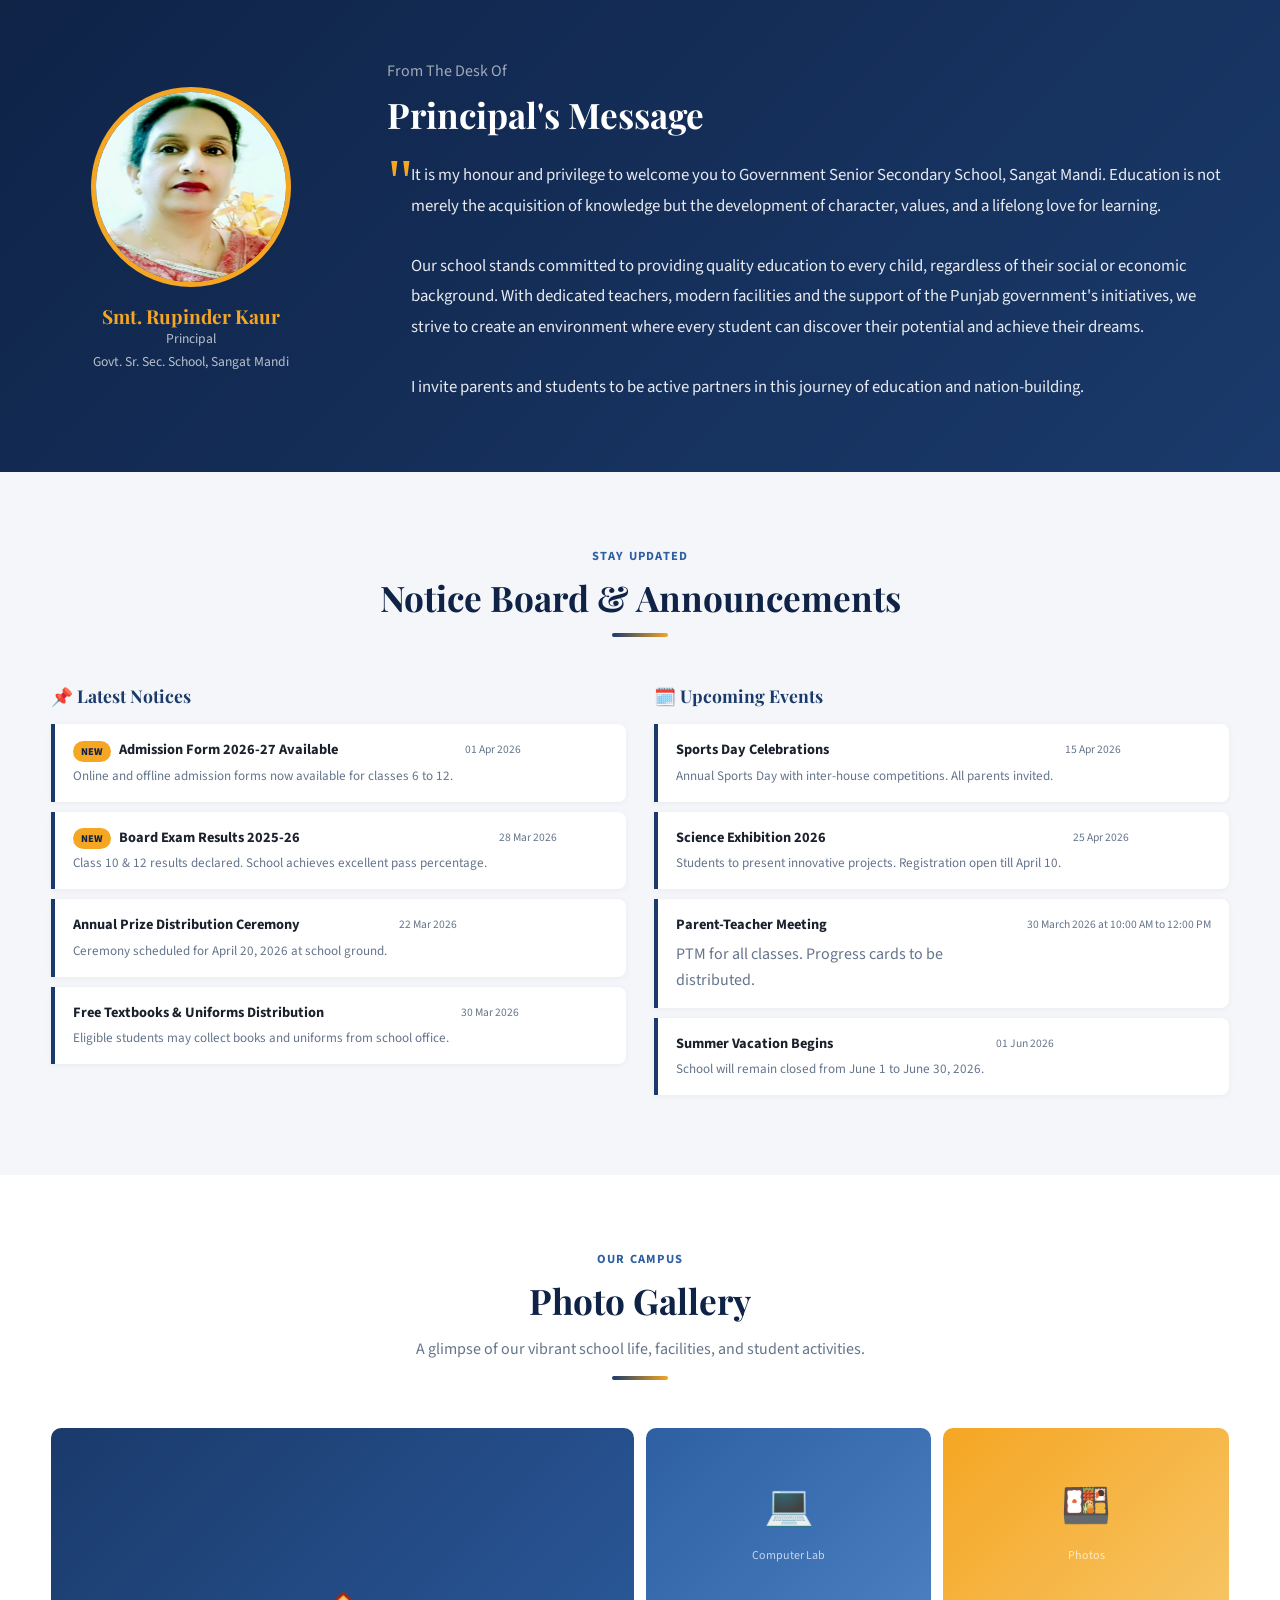
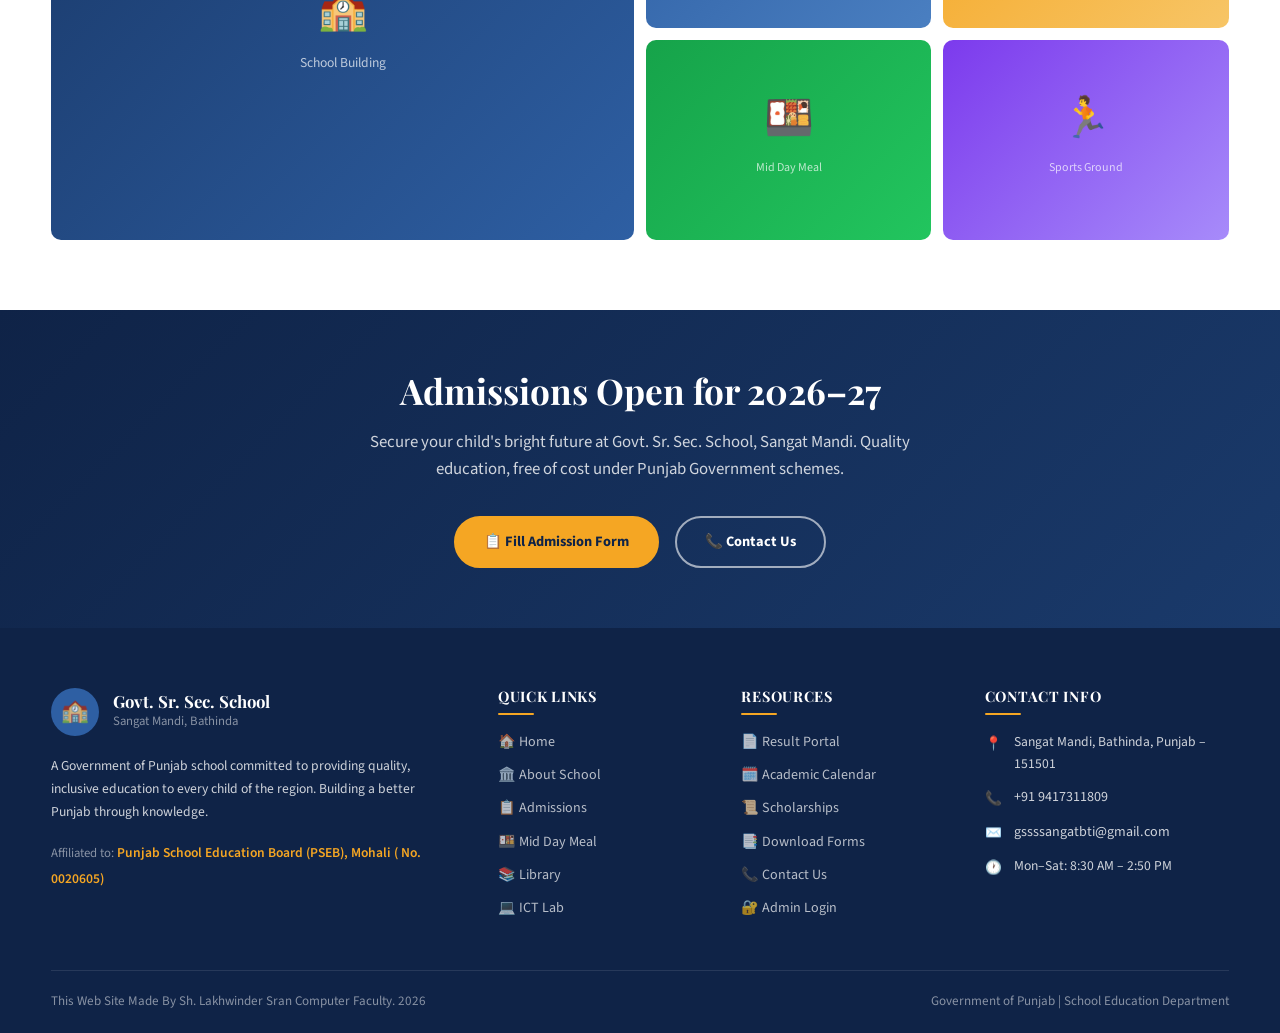
==== commit e490961a: "Update index.html" ====
--- a/index.html
+++ b/index.html
@@ -254,8 +254,8 @@
           </li>
           <li>
             <div><strong>Parent-Teacher Meeting</strong>
-            <p style="margin:4px 0 0;font-size:0.82rem;color:var(--text-muted);">PTM for all classes. Progress cards to be distributed.</p></div>
-            <span class="notice-date"> 31 March 2026 at 10:00 AM to 12:00 PM</span>
+            <p style="margin:4px 0 0;font-size:1rem;color:var(--text-muted);">PTM for all classes. Progress cards to be distributed.</p></div>
+            <span class="notice-date"> 30 March 2026 at 10:00 AM to 12:00 PM</span>
           </li>
           <li>
             <div><strong>Summer Vacation Begins</strong>
